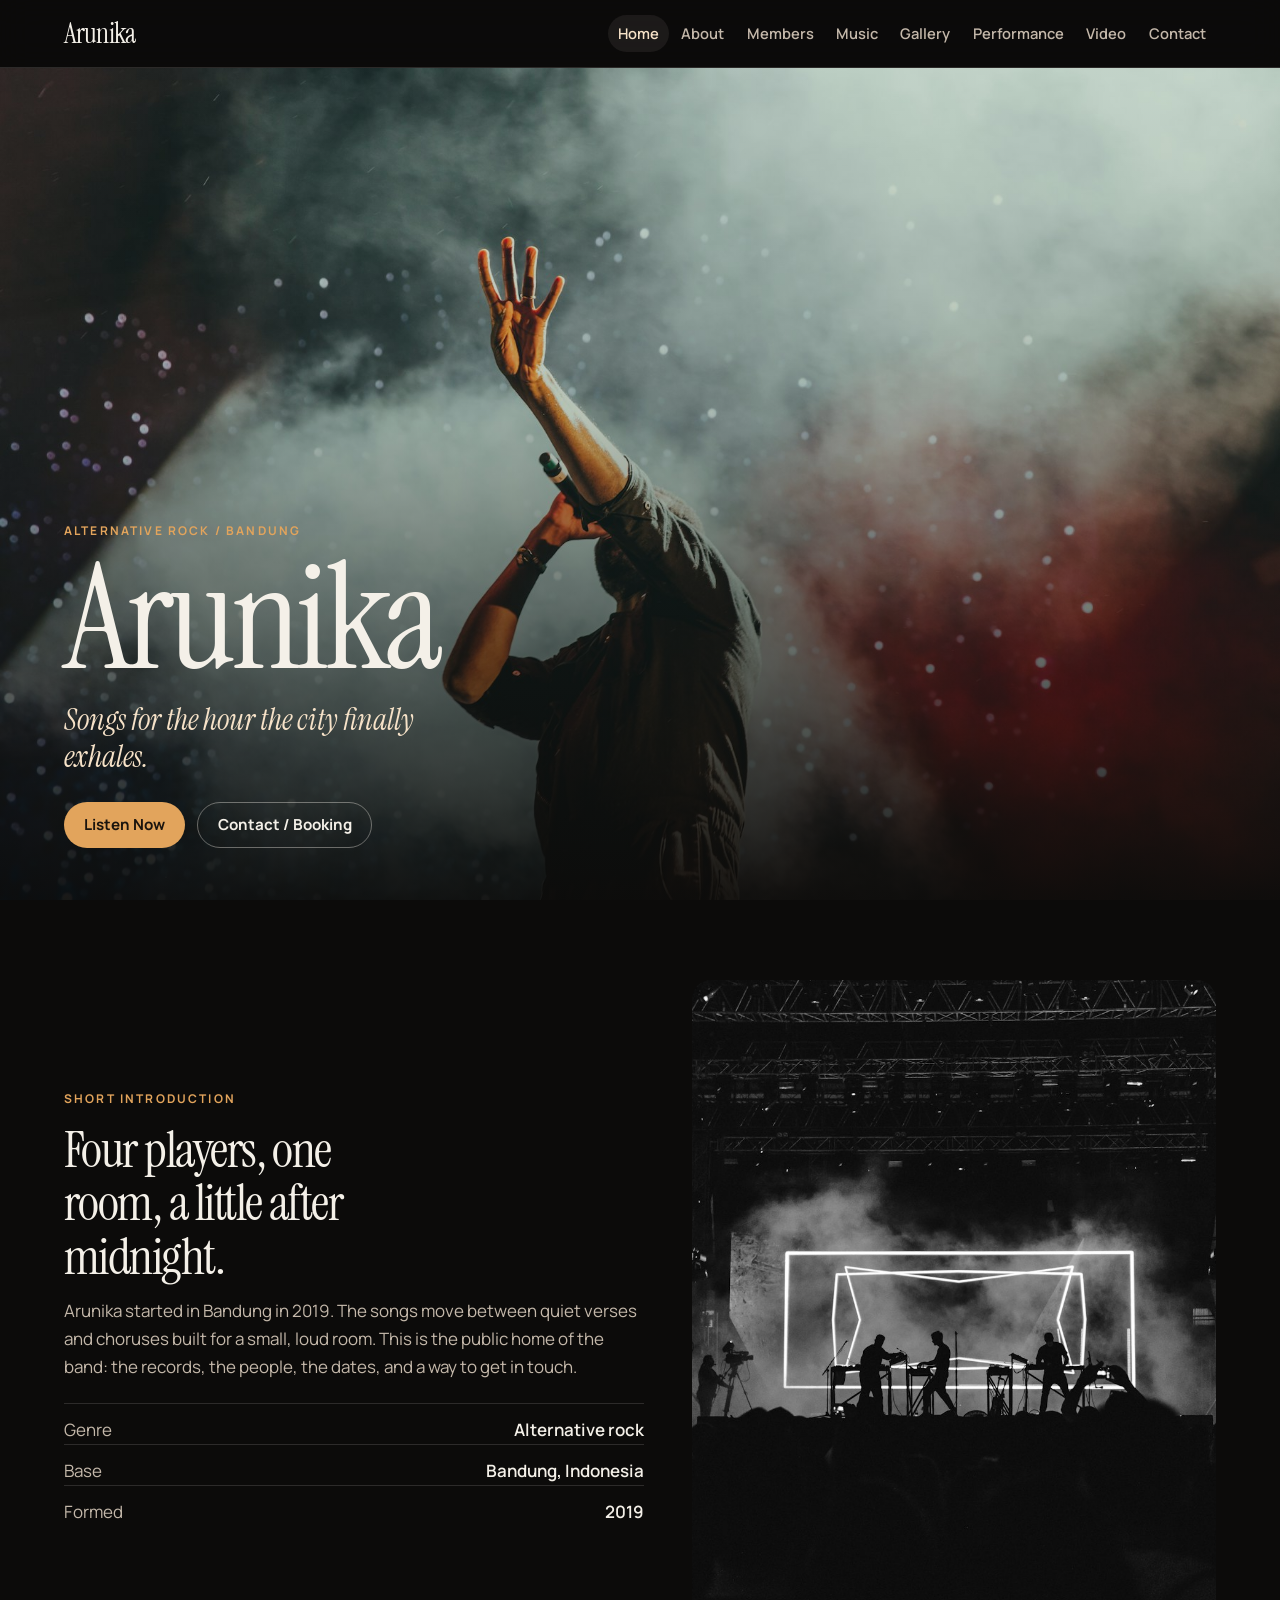
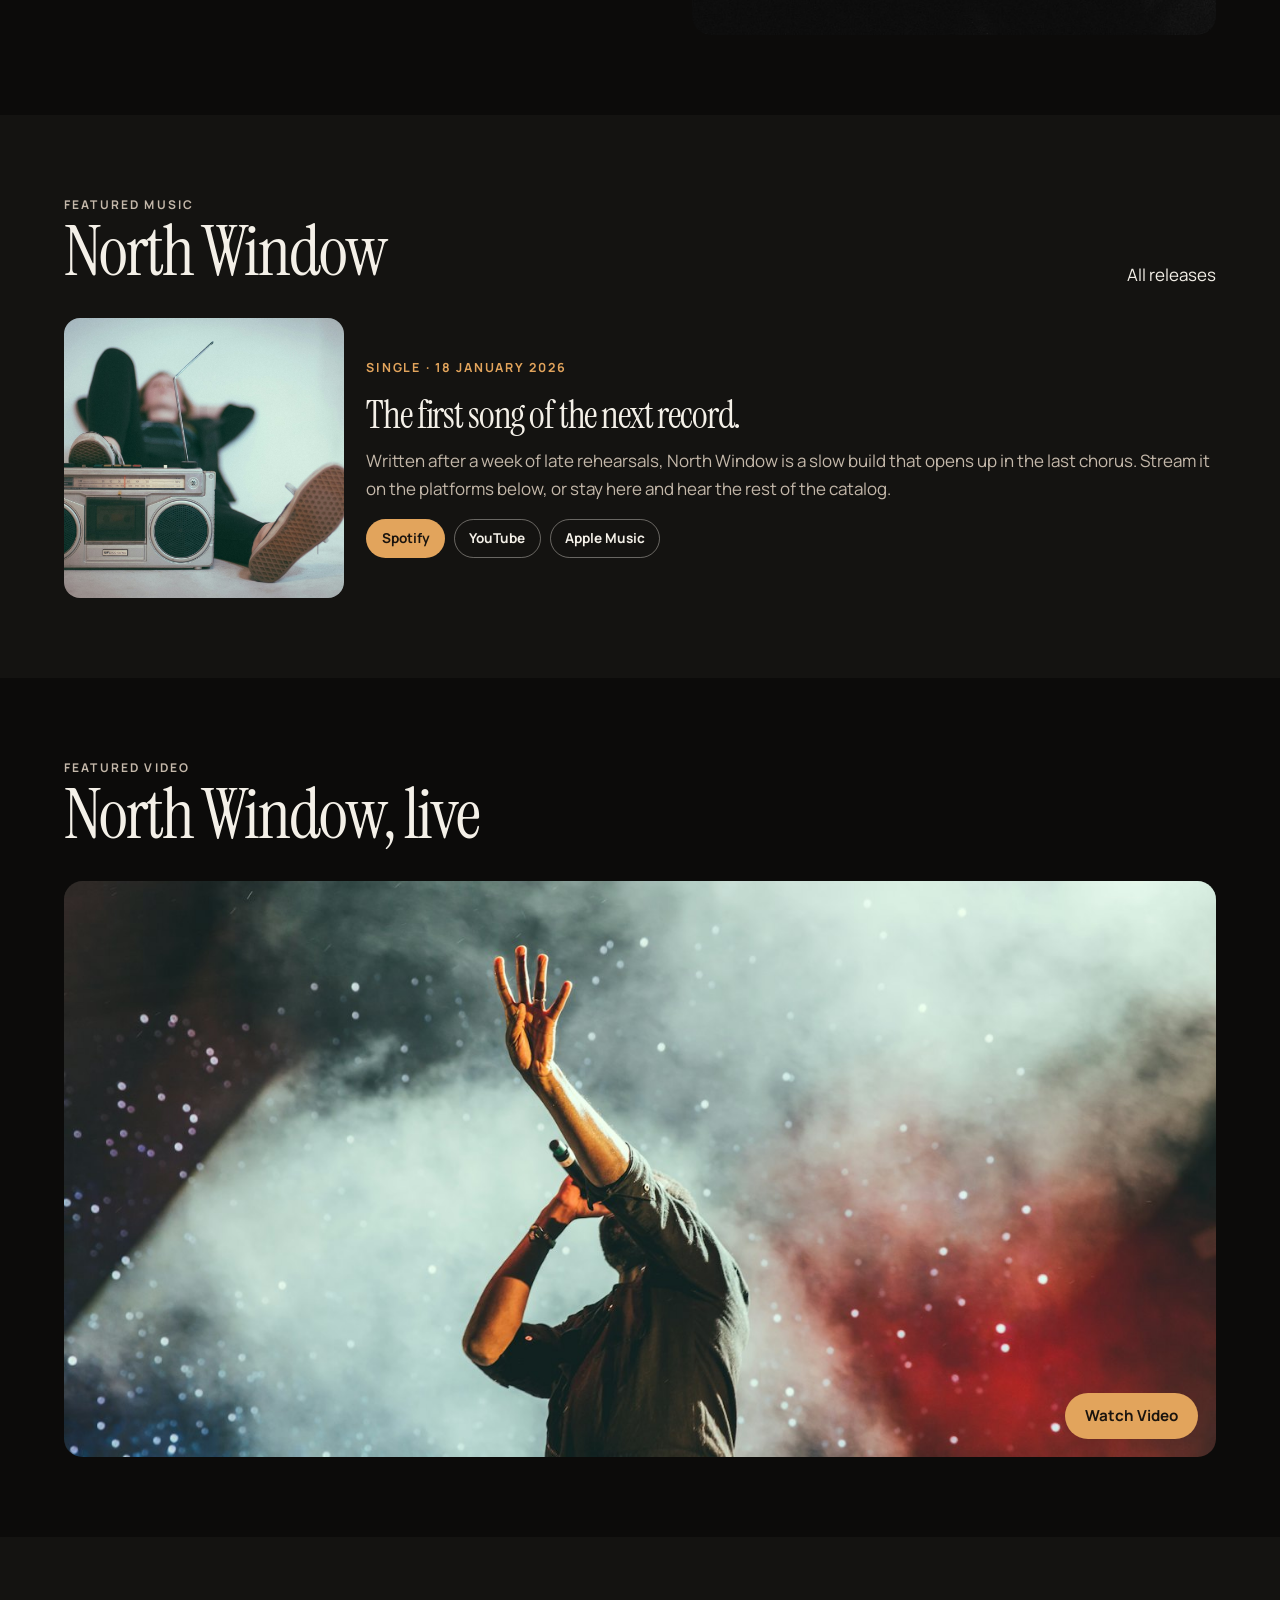
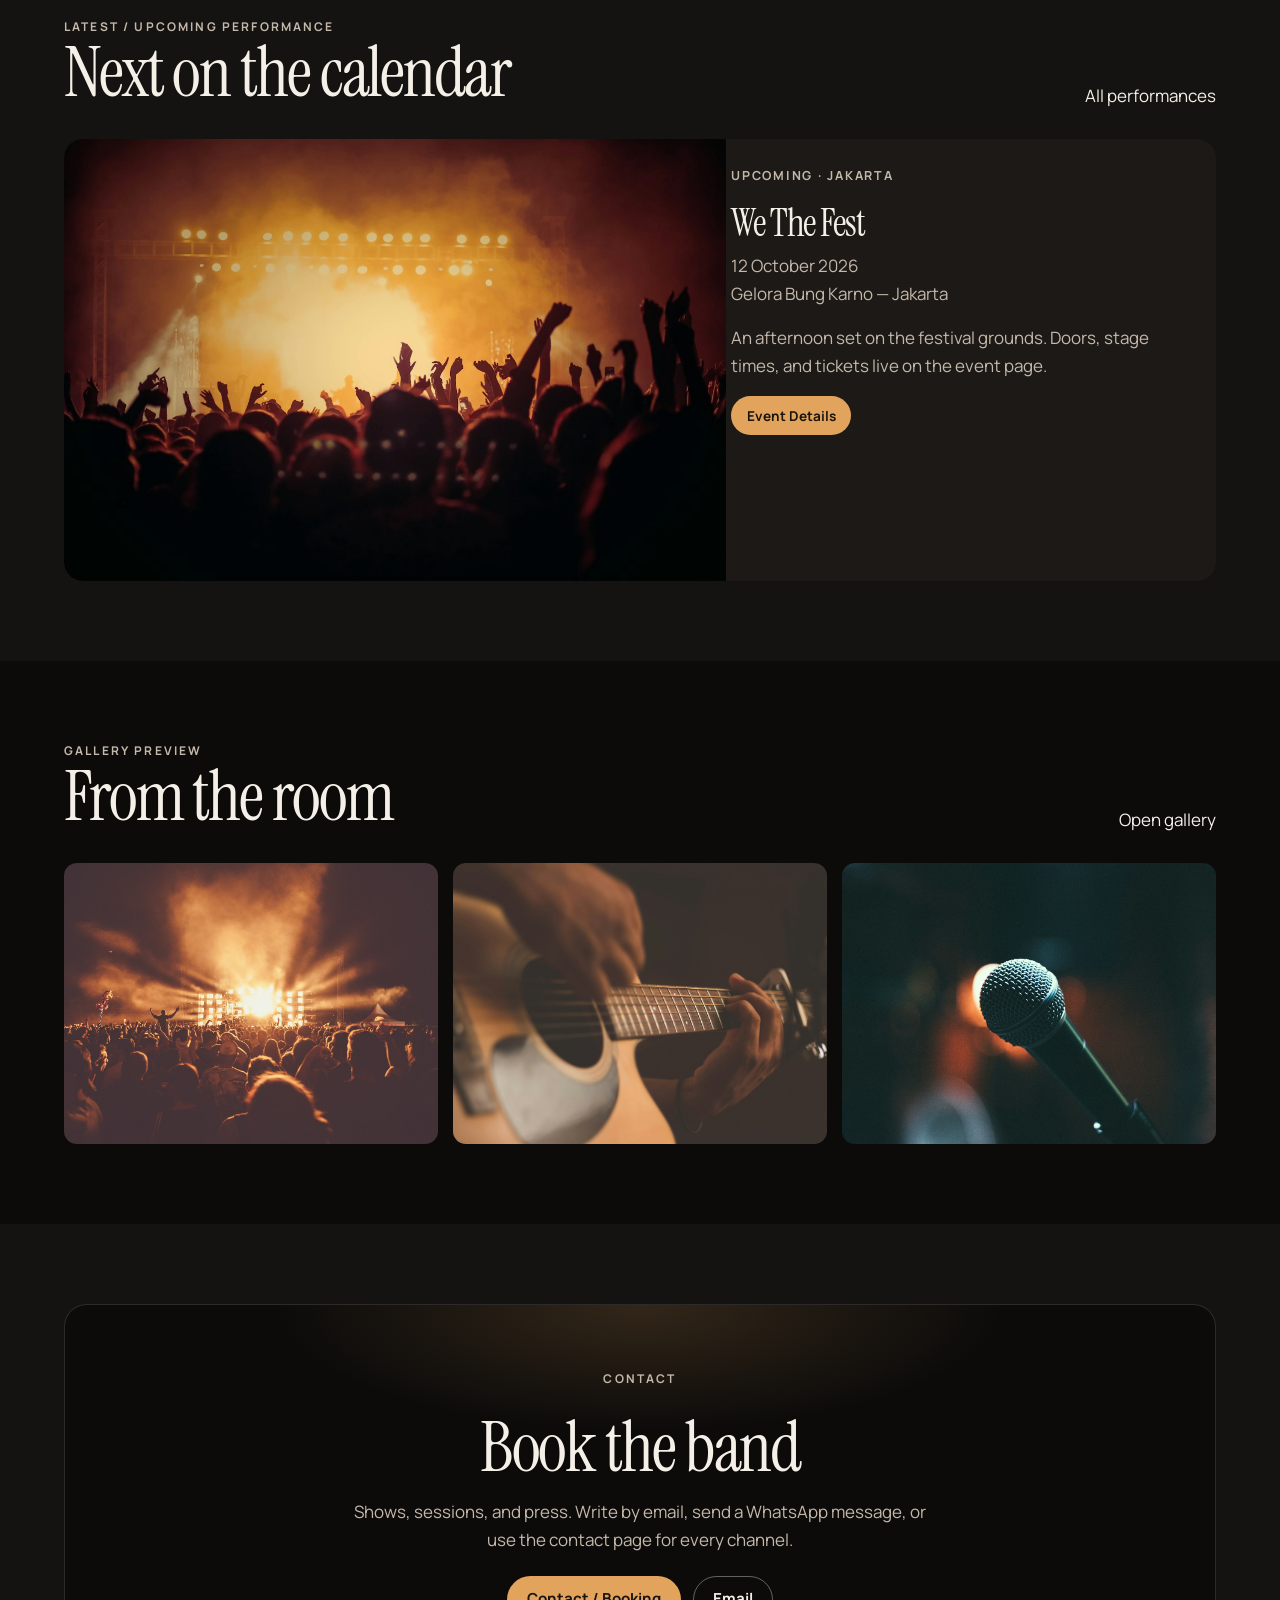
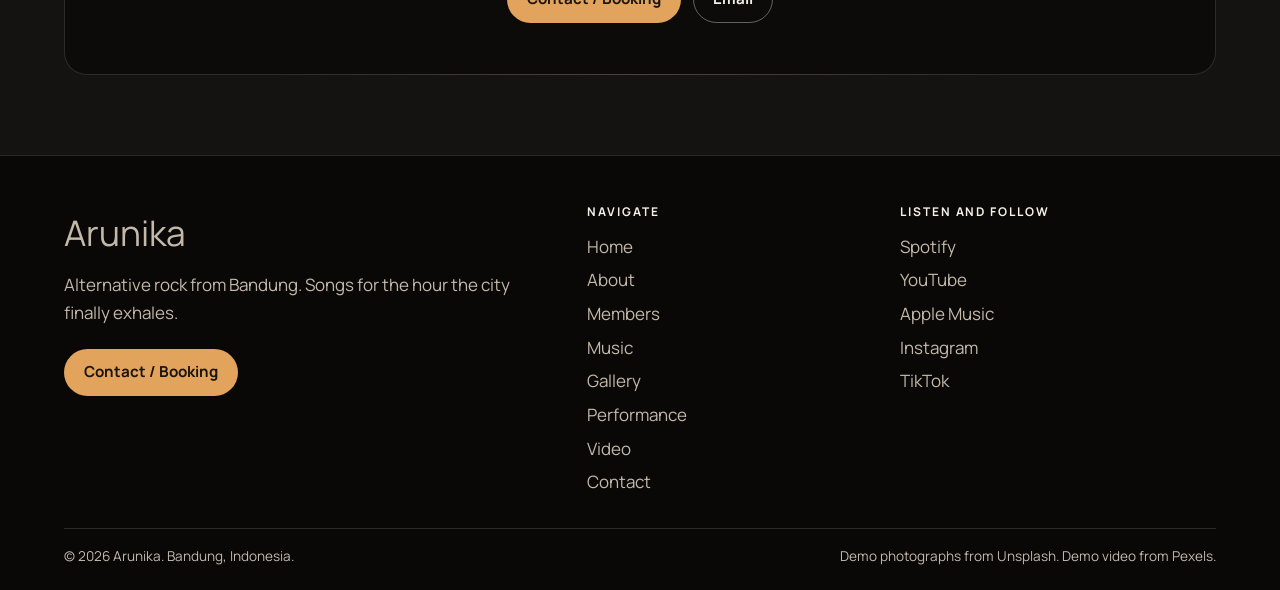
==== index.html @ 06f92f8d "first commit" ====
<!DOCTYPE html>
<html lang="en">
<head>
  <meta charset="utf-8">
  <meta name="viewport" content="width=device-width, initial-scale=1">
  <title>Arunika — Alternative Rock from Bandung</title>
  <meta name="description" content="Arunika is an alternative rock band from Bandung. Listen to the records, watch the shows, and book the band.">
  <meta name="theme-color" content="#0c0b0a">
  <link rel="icon" href="assets/icons/favicon.svg" type="image/svg+xml">
  <link rel="preconnect" href="https://fonts.googleapis.com">
  <link rel="preconnect" href="https://fonts.gstatic.com" crossorigin>
  <link href="https://fonts.googleapis.com/css2?family=Instrument+Serif:ital@0;1&family=Manrope:wght@400;500;600;700&display=swap" rel="stylesheet">
  <link rel="stylesheet" href="assets/css/style.css">
</head>
<body>
  <a class="skip-link" href="#main">Skip to content</a>
  <header class="site-header">
    <div class="container header-inner">
      <a class="logo" href="index.html">Arunika</a>
      <button class="nav-toggle" type="button" aria-expanded="false" aria-controls="site-nav" aria-label="Open menu">
        <span></span><span></span><span></span>
      </button>
      <nav id="site-nav" class="site-nav" aria-label="Primary">
        <ul>
          <li><a href="index.html" aria-current="page">Home</a></li>
          <li><a href="about.html">About</a></li>
          <li><a href="members.html">Members</a></li>
          <li><a href="music.html">Music</a></li>
          <li><a href="gallery.html">Gallery</a></li>
          <li><a href="performance.html">Performance</a></li>
          <li><a href="video.html">Video</a></li>
          <li><a href="contact.html">Contact</a></li>
        </ul>
      </nav>
    </div>
  </header>

  <main id="main">
    <section class="hero" aria-label="Introduction">
      <div class="hero-media">
        <img src="assets/images/hero.jpg" width="1800" height="1200" alt="A singer on a dark stage, one hand raised into the lights" fetchpriority="high">
      </div>
      <div class="container hero-content">
        <p class="eyebrow">Alternative Rock / Bandung</p>
        <h1>Arunika</h1>
        <p class="hero-tagline">Songs for the hour the city finally exhales.</p>
        <div class="btn-row">
          <a class="btn btn-primary" href="music.html">Listen Now</a>
          <a class="btn btn-ghost" href="contact.html">Contact / Booking</a>
        </div>
      </div>
    </section>

    <section class="section" aria-labelledby="intro-title">
      <div class="container split">
        <div>
          <p class="eyebrow">Short introduction</p>
          <h2 id="intro-title">Four players, one room, a little after midnight.</h2>
          <p class="quiet">Arunika started in Bandung in 2019. The songs move between quiet verses and choruses built for a small, loud room. This is the public home of the band: the records, the people, the dates, and a way to get in touch.</p>
          <ul class="meta-list">
            <li><span>Genre</span><strong>Alternative rock</strong></li>
            <li><span>Base</span><strong>Bandung, Indonesia</strong></li>
            <li><span>Formed</span><strong>2019</strong></li>
          </ul>
        </div>
        <div class="frame">
          <img src="assets/images/about.jpg" width="1600" height="1067" alt="A band in silhouette on a stage framed by white light">
        </div>
      </div>
    </section>

    <section class="section section-alt" aria-labelledby="music-title">
      <div class="container">
        <div class="section-head">
          <div>
            <p class="eyebrow">Featured music</p>
            <h2 id="music-title">North Window</h2>
          </div>
          <a href="music.html">All releases</a>
        </div>
        <article class="feature-music">
          <div class="cover">
            <img src="assets/images/music-north.jpg" width="1000" height="1000" alt="A cassette radio in the foreground of a quiet room">
          </div>
          <div>
            <p class="kicker">Single · 18 January 2026</p>
            <h3>The first song of the next record.</h3>
            <p class="quiet">Written after a week of late rehearsals, North Window is a slow build that opens up in the last chorus. Stream it on the platforms below, or stay here and hear the rest of the catalog.</p>
            <div class="platform-row">
              <a class="btn btn-primary btn-small" href="https://open.spotify.com/search/north%20window%20alternative" target="_blank" rel="noopener noreferrer">Spotify</a>
              <a class="btn btn-ghost btn-small" href="https://www.youtube.com/results?search_query=alternative+rock+live+session" target="_blank" rel="noopener noreferrer">YouTube</a>
              <a class="btn btn-ghost btn-small" href="https://music.apple.com/us/search?term=north%20window" target="_blank" rel="noopener noreferrer">Apple Music</a>
            </div>
          </div>
        </article>
      </div>
    </section>

    <section class="section" aria-labelledby="video-title">
      <div class="container">
        <div class="section-head">
          <div>
            <p class="eyebrow">Featured video</p>
            <h2 id="video-title">North Window, live</h2>
          </div>
        </div>
        <a class="video-feature" href="video.html">
          <img src="assets/images/video-01.jpg" width="1400" height="788" alt="Live performance still from the North Window film">
          <span class="btn btn-primary">Watch Video</span>
        </a>
      </div>
    </section>

    <section class="section section-alt" aria-labelledby="show-title">
      <div class="container">
        <div class="section-head">
          <div>
            <p class="eyebrow">Latest / upcoming performance</p>
            <h2 id="show-title">Next on the calendar</h2>
          </div>
          <a href="performance.html">All performances</a>
        </div>
        <article class="perf-feature">
          <img src="assets/images/perf-01.jpg" width="1200" height="800" alt="A crowd facing a brightly lit festival stage">
          <div class="perf-copy">
            <p class="kicker">Upcoming · Jakarta</p>
            <h3>We The Fest</h3>
            <p><time datetime="2026-10-12">12 October 2026</time><br>Gelora Bung Karno — Jakarta</p>
            <p>An afternoon set on the festival grounds. Doors, stage times, and tickets live on the event page.</p>
            <a class="btn btn-primary btn-small" href="https://wethefest.com/" target="_blank" rel="noopener noreferrer">Event Details</a>
          </div>
        </article>
      </div>
    </section>

    <section class="section" aria-labelledby="gallery-title">
      <div class="container">
        <div class="section-head">
          <div>
            <p class="eyebrow">Gallery preview</p>
            <h2 id="gallery-title">From the room</h2>
          </div>
          <a href="gallery.html">Open gallery</a>
        </div>
        <div class="gallery-strip">
          <a href="gallery.html">
            <img src="assets/images/gallery-01.jpg" width="1400" height="933" alt="Festival crowd under amber stage light">
          </a>
          <a href="gallery.html">
            <img src="assets/images/gallery-03.jpg" width="1400" height="933" alt="Close view of hands playing an acoustic guitar">
          </a>
          <a href="gallery.html">
            <img src="assets/images/gallery-06.jpg" width="1400" height="933" alt="A vocal microphone against warm stage lights">
          </a>
        </div>
      </div>
    </section>

    <section class="section section-alt" aria-labelledby="contact-title">
      <div class="container">
        <div class="cta-band">
          <p class="eyebrow">Contact</p>
          <h2 id="contact-title">Book the band</h2>
          <p>Shows, sessions, and press. Write by email, send a WhatsApp message, or use the contact page for every channel.</p>
          <div class="btn-row">
            <a class="btn btn-primary" href="contact.html">Contact / Booking</a>
            <a class="btn btn-ghost" href="mailto:booking@arunika.example">Email</a>
          </div>
        </div>
      </div>
    </section>
  </main>

  <footer class="site-footer">
    <div class="container footer-grid">
      <div>
        <p class="footer-brand">Arunika</p>
        <p>Alternative rock from Bandung. Songs for the hour the city finally exhales.</p>
        <a class="btn btn-primary" href="contact.html">Contact / Booking</a>
      </div>
      <div>
        <h2 class="footer-title">Navigate</h2>
        <ul class="footer-nav">
          <li><a href="index.html">Home</a></li>
          <li><a href="about.html">About</a></li>
          <li><a href="members.html">Members</a></li>
          <li><a href="music.html">Music</a></li>
          <li><a href="gallery.html">Gallery</a></li>
          <li><a href="performance.html">Performance</a></li>
          <li><a href="video.html">Video</a></li>
          <li><a href="contact.html">Contact</a></li>
        </ul>
      </div>
      <div>
        <h2 class="footer-title">Listen and follow</h2>
        <ul class="footer-social">
          <li><a href="https://open.spotify.com/search/arunika" target="_blank" rel="noopener noreferrer">Spotify</a></li>
          <li><a href="https://www.youtube.com/results?search_query=arunika+band" target="_blank" rel="noopener noreferrer">YouTube</a></li>
          <li><a href="https://music.apple.com/us/search?term=arunika" target="_blank" rel="noopener noreferrer">Apple Music</a></li>
          <li><a href="https://www.instagram.com/" target="_blank" rel="noopener noreferrer">Instagram</a></li>
          <li><a href="https://www.tiktok.com/" target="_blank" rel="noopener noreferrer">TikTok</a></li>
        </ul>
      </div>
    </div>
    <div class="container legal">
      <p>© 2026 Arunika. Bandung, Indonesia.</p>
      <p>Demo photographs from Unsplash. Demo video from Pexels.</p>
    </div>
  </footer>
  <script src="assets/js/main.js"></script>
</body>
</html>
---- assets/css/style.css ----
:root {
  --bg: #0c0b0a;
  --bg-soft: #141311;
  --surface: #1c1916;
  --text: #f4f0e8;
  --muted: #c4b8aa;
  --faint: #a89c90;
  --line: rgba(244, 240, 232, 0.14);
  --accent: #e2a45c;
  --accent-2: #f6e2c8;
  --ink: #1a140e;
  --header: 4.25rem;
  --max: 72rem;
  --font-display: "Instrument Serif", Georgia, "Times New Roman", serif;
  --font-body: Manrope, "Segoe UI", sans-serif;
  color-scheme: dark;
}

*,
*::before,
*::after {
  box-sizing: border-box;
}

html {
  scroll-behavior: smooth;
}

body {
  margin: 0;
  background: var(--bg);
  color: var(--text);
  font-family: var(--font-body);
  font-size: 1.0625rem;
  line-height: 1.65;
  overflow-x: clip;
}

body:has(.site-nav.is-open),
body:has(.lightbox:not([hidden])),
body:has(.modal:not([hidden])) {
  overflow: hidden;
}

img {
  max-width: 100%;
  height: auto;
  display: block;
}

a {
  color: inherit;
  text-decoration: none;
}

button {
  font: inherit;
  color: inherit;
  background: none;
  border: 0;
  padding: 0;
  cursor: pointer;
}

p {
  margin: 0 0 1rem;
}

h1,
h2,
h3 {
  font-family: var(--font-display);
  font-weight: 400;
  letter-spacing: -0.03em;
  line-height: 1.05;
  margin: 0;
}

h1 {
  font-size: clamp(3rem, 8vw, 5.5rem);
}

h2 {
  font-size: clamp(2rem, 4.5vw, 3.2rem);
}

h3 {
  font-size: clamp(1.45rem, 2.5vw, 1.9rem);
}

.skip-link {
  position: absolute;
  left: 1rem;
  top: -4rem;
  z-index: 100;
  background: var(--accent);
  color: var(--ink);
  padding: 0.65rem 1rem;
  border-radius: 999px;
  font-weight: 700;
}

.skip-link:focus {
  top: 1rem;
}

:focus-visible {
  outline: 2px solid var(--accent);
  outline-offset: 3px;
}

.visually-hidden {
  position: absolute;
  width: 1px;
  height: 1px;
  padding: 0;
  margin: -1px;
  overflow: hidden;
  clip: rect(0, 0, 0, 0);
  white-space: nowrap;
  border: 0;
}

.container {
  width: min(var(--max), calc(100% - 2.5rem));
  margin-inline: auto;
}

.site-header {
  position: sticky;
  top: 0;
  z-index: 40;
  height: var(--header);
  background: rgba(12, 11, 10, 0.9);
  backdrop-filter: blur(16px);
  border-bottom: 1px solid var(--line);
}

.header-inner {
  height: 100%;
  display: flex;
  align-items: center;
  justify-content: space-between;
  gap: 1rem;
}

.logo {
  flex: none;
  font-family: var(--font-display);
  font-size: 1.75rem;
  letter-spacing: -0.03em;
  line-height: 1;
}

.nav-toggle {
  display: none;
  flex: none;
  width: 2.75rem;
  height: 2.75rem;
  border: 1px solid var(--line);
  border-radius: 999px;
  align-items: center;
  justify-content: center;
  flex-direction: column;
  gap: 5px;
}

.nav-toggle span {
  display: block;
  width: 1.05rem;
  height: 1.5px;
  background: var(--text);
}

.site-nav ul {
  display: flex;
  align-items: center;
  gap: 0.1rem;
  list-style: none;
  margin: 0;
  padding: 0;
}

.site-nav a {
  display: block;
  padding: 0.4rem 0.65rem;
  color: var(--muted);
  font-size: 0.92rem;
  font-weight: 600;
  border-radius: 999px;
  white-space: nowrap;
}

.site-nav a:hover,
.site-nav a[aria-current="page"] {
  color: var(--text);
  background: rgba(244, 240, 232, 0.07);
}

.site-nav a[aria-current="page"] {
  color: var(--accent-2);
}

.hero {
  position: relative;
  display: grid;
  align-items: end;
  min-height: calc(100svh - var(--header));
  overflow: hidden;
}

.hero-media {
  position: absolute;
  inset: 0;
}

.hero-media img {
  width: 100%;
  height: 100%;
  object-fit: cover;
}

.hero-media::after {
  content: "";
  position: absolute;
  inset: 0;
  background: linear-gradient(180deg, rgba(12, 11, 10, 0.15) 0%, rgba(12, 11, 10, 0.25) 42%, rgba(12, 11, 10, 0.94) 100%);
}

.hero-content {
  position: relative;
  z-index: 1;
  padding: 4.5rem 0 3.25rem;
}

.eyebrow {
  display: block;
  margin-bottom: 0.85rem;
  color: var(--accent);
  font-size: 0.75rem;
  font-weight: 700;
  letter-spacing: 0.18em;
  text-transform: uppercase;
}

.hero h1 {
  font-size: clamp(4.6rem, 13vw, 9.2rem);
  line-height: 0.88;
}

.hero-tagline {
  max-width: 26rem;
  margin: 1.15rem 0 1.6rem;
  color: var(--accent-2);
  font-family: var(--font-display);
  font-size: clamp(1.35rem, 2.4vw, 1.85rem);
  font-style: italic;
  line-height: 1.25;
}

.btn-row {
  display: flex;
  flex-wrap: wrap;
  gap: 0.75rem;
}

.btn {
  display: inline-flex;
  align-items: center;
  justify-content: center;
  max-width: 100%;
  min-height: 2.9rem;
  padding: 0.7rem 1.2rem;
  border: 1px solid transparent;
  border-radius: 999px;
  font-size: 0.95rem;
  font-weight: 700;
  line-height: 1.2;
  text-align: center;
}

.btn-primary {
  background: var(--accent);
  color: var(--ink);
}

.btn-primary:hover {
  background: #f0b56d;
}

.btn-ghost {
  background: transparent;
  color: var(--text);
  border-color: rgba(244, 240, 232, 0.38);
}

.btn-ghost:hover {
  border-color: var(--text);
}

.btn-small {
  min-height: 2.45rem;
  padding: 0.45rem 0.9rem;
  font-size: 0.85rem;
}

.section {
  padding: 5rem 0;
}

.section-alt {
  background: var(--bg-soft);
}

.section-head {
  display: flex;
  align-items: flex-end;
  justify-content: space-between;
  gap: 1.25rem;
  margin-bottom: 1.8rem;
}

.section-head h2,
.page-hero h1,
.cta-band h2 {
  font-size: clamp(2.6rem, 6vw, 4.4rem);
}

.section-head p,
.lede,
.quiet {
  color: var(--muted);
}

.section-head p {
  max-width: 26rem;
  margin: 0;
}

.page-hero {
  padding: 4.25rem 0 0.5rem;
}

.page-hero h1 {
  max-width: 14ch;
}

.lede {
  max-width: 40rem;
  margin-top: 1rem;
  font-size: 1.15rem;
}

.split {
  display: grid;
  grid-template-columns: 1.05fr 0.95fr;
  gap: 3rem;
  align-items: center;
}

.split h2 {
  max-width: 14ch;
  margin-bottom: 0.8rem;
}

.frame {
  overflow: hidden;
  border-radius: 1.2rem;
  aspect-ratio: 4 / 5;
  background: var(--surface);
}

.frame img,
.cover img,
.gallery-grid img,
.gallery-strip img,
.thumb-btn img,
.video-feature img {
  width: 100%;
  height: 100%;
  object-fit: cover;
}

.meta-list,
.highlight-list {
  list-style: none;
  margin: 1.4rem 0 0;
  padding: 0;
}

.meta-list li,
.highlight-list li {
  display: flex;
  justify-content: space-between;
  gap: 1rem;
  padding-top: 0.75rem;
  border-top: 1px solid var(--line);
  color: var(--muted);
}

.meta-list strong,
.highlight-list strong {
  color: var(--text);
  font-weight: 600;
}

.highlight-list li {
  display: block;
}

.feature-music,
.music-item,
.perf-card {
  display: grid;
  gap: 1.4rem;
  align-items: center;
}

.feature-music {
  grid-template-columns: minmax(0, 280px) minmax(0, 1fr);
}

.cover {
  overflow: hidden;
  aspect-ratio: 1;
  border-radius: 1rem;
  background: #000;
}

.kicker {
  color: var(--accent);
  font-size: 0.78rem;
  font-weight: 700;
  letter-spacing: 0.14em;
  text-transform: uppercase;
}

.feature-music h3 {
  margin: 0.35rem 0 0.75rem;
  font-size: clamp(1.8rem, 3vw, 2.6rem);
}

.music-item h2 {
  margin: 0.35rem 0 0.75rem;
  font-size: clamp(2.1rem, 4vw, 3.4rem);
}

.platform-row {
  display: flex;
  flex-wrap: wrap;
  gap: 0.55rem;
  margin-top: 1rem;
}

.video-feature {
  position: relative;
  display: block;
  overflow: hidden;
  aspect-ratio: 16 / 8;
  border-radius: 1.15rem;
  background: #000;
}

.video-feature .btn {
  position: absolute;
  right: 1.1rem;
  bottom: 1.1rem;
}

.perf-feature {
  display: grid;
  grid-template-columns: 1.15fr 0.85fr;
  overflow: hidden;
  border-radius: 1.2rem;
  background: var(--surface);
}

.perf-feature img,
.perf-card img {
  width: 100%;
  height: 100%;
  min-height: 220px;
  object-fit: cover;
}

.perf-copy {
  padding: 1.7rem 1.7rem 1.7rem 0.3rem;
}

.perf-copy h3,
.perf-card h2,
.video-card h2 {
  margin: 0.35rem 0 0.55rem;
  font-size: clamp(1.8rem, 3vw, 2.6rem);
}

.gallery-strip,
.gallery-grid,
.member-grid,
.video-grid,
.music-list,
.perf-list,
.timeline {
  display: grid;
  gap: 0.9rem;
}

.gallery-strip,
.gallery-grid {
  grid-template-columns: repeat(3, minmax(0, 1fr));
}

.gallery-strip a,
.gallery-grid button {
  display: block;
  overflow: hidden;
  aspect-ratio: 4 / 3;
  border-radius: 0.8rem;
  background: #000;
}

.member-grid {
  grid-template-columns: repeat(4, minmax(0, 1fr));
  gap: 1.2rem;
}

.member-card img {
  width: 100%;
  aspect-ratio: 4 / 5;
  object-fit: cover;
  border-radius: 1rem;
  background: #000;
}

.member-card h2 {
  margin: 0.9rem 0 0.25rem;
  font-size: 1.85rem;
}

.role {
  margin: 0 0 0.45rem;
  color: var(--accent);
  font-size: 0.92rem;
  font-weight: 700;
}

.member-card p,
.music-item p,
.video-card p,
.perf-card p,
.perf-copy p {
  color: var(--muted);
}

.music-list,
.perf-list {
  gap: 1rem;
}

.music-item,
.perf-card,
.video-card {
  min-width: 0;
  background: var(--surface);
  border-radius: 1.1rem;
}

.music-item {
  grid-template-columns: 180px minmax(0, 1fr);
  padding: 0.85rem;
}

.video-grid {
  grid-template-columns: repeat(3, minmax(0, 1fr));
  gap: 1rem;
}

.video-card {
  overflow: hidden;
}

.thumb-btn {
  position: relative;
  display: block;
  width: 100%;
  background: #000;
}

.thumb-btn img {
  aspect-ratio: 16 / 9;
}

.play-badge {
  position: absolute;
  left: 0.9rem;
  bottom: 0.9rem;
  display: grid;
  width: 2.8rem;
  height: 2.8rem;
  place-items: center;
  border-radius: 50%;
  background: var(--accent);
}

.play-badge::before {
  content: "";
  display: block;
  margin-left: 3px;
  border-style: solid;
  border-width: 7px 0 7px 12px;
  border-color: transparent transparent transparent var(--ink);
}

.card-body {
  padding: 1rem 1.1rem 1.2rem;
}

.perf-card {
  grid-template-columns: 230px minmax(0, 1fr);
  overflow: hidden;
}

.perf-card .card-body,
.music-item .card-body {
  padding: 0.4rem 0.8rem 0.4rem 0.2rem;
}

.timeline article {
  display: grid;
  grid-template-columns: 6.5rem minmax(0, 1fr);
  gap: 1.2rem;
  padding: 1.15rem 0;
  border-top: 1px solid var(--line);
}

.timeline h2 {
  margin-bottom: 0.35rem;
  font-size: 1.8rem;
}

.year {
  color: var(--accent);
  font-weight: 700;
}

.cta-band {
  padding: 3.2rem 1.5rem;
  border: 1px solid var(--line);
  border-radius: 1.4rem;
  text-align: center;
  background:
    radial-gradient(520px 180px at 50% 0%, rgba(226, 164, 92, 0.18), transparent 70%),
    var(--bg);
}

.cta-band p {
  max-width: 36rem;
  margin: 0.8rem auto 1.4rem;
  color: var(--muted);
}

.cta-band .btn-row {
  justify-content: center;
}

.contact-layout {
  display: grid;
  grid-template-columns: 0.85fr 1.15fr;
  gap: 2rem;
  align-items: start;
}

.contact-links {
  display: grid;
  gap: 0.7rem;
}

.contact-links a {
  display: flex;
  align-items: center;
  justify-content: space-between;
  gap: 1rem;
  padding: 1rem 1.1rem;
  border: 1px solid var(--line);
  border-radius: 0.95rem;
  background: var(--surface);
}

.contact-links a:hover {
  border-color: var(--accent);
}

.contact-links strong {
  font-size: 1.15rem;
}

.contact-links span {
  color: var(--muted);
  font-size: 0.92rem;
  text-align: right;
}

.site-footer {
  padding: 3rem 0 1.4rem;
  border-top: 1px solid var(--line);
  background: #090807;
}

.footer-grid {
  display: grid;
  grid-template-columns: 1.4fr 0.8fr 0.9fr;
  gap: 2rem;
}

.footer-brand {
  margin: 0 0 0.55rem;
  font-size: 2.2rem;
}

.footer-title {
  margin: 0;
  font-family: var(--font-body);
  font-size: 0.75rem;
  font-weight: 700;
  letter-spacing: 0.16em;
  line-height: 1.4;
  text-transform: uppercase;
}

.footer-nav,
.footer-social {
  display: grid;
  gap: 0.35rem;
  margin: 0.75rem 0 0;
  padding: 0;
  list-style: none;
}

.site-footer p,
.site-footer a {
  color: var(--muted);
}

.site-footer a:hover {
  color: var(--text);
}

.site-footer .btn-primary {
  margin-top: 0.4rem;
  color: var(--ink);
}

.legal {
  display: flex;
  flex-wrap: wrap;
  justify-content: space-between;
  gap: 0.6rem 1.5rem;
  margin-top: 2rem;
  padding-top: 1rem;
  border-top: 1px solid var(--line);
  color: var(--faint);
  font-size: 0.85rem;
}

.legal p {
  margin: 0;
}

.lightbox,
.modal {
  position: fixed;
  inset: 0;
  z-index: 80;
  display: grid;
  place-items: center;
  padding: 1rem;
  background: rgba(0, 0, 0, 0.86);
}

.lightbox[hidden],
.modal[hidden] {
  display: none;
}

.lightbox-panel,
.modal-card {
  width: min(960px, 100%);
}

.lightbox-panel figure {
  margin: 0;
}

.lightbox-panel img {
  max-width: 100%;
  max-height: min(70vh, 720px);
  margin-inline: auto;
  border-radius: 0.6rem;
  object-fit: contain;
}

.lightbox-panel figcaption {
  margin-top: 0.75rem;
  color: var(--muted);
  text-align: center;
}

.lightbox-controls,
.modal-toolbar {
  display: flex;
  flex-wrap: wrap;
  justify-content: center;
  gap: 0.55rem;
  margin-top: 0.9rem;
}

.modal-card {
  padding: 1rem;
  border: 1px solid var(--line);
  border-radius: 1rem;
  background: #12110f;
}

.modal-head {
  display: flex;
  align-items: flex-start;
  justify-content: space-between;
  gap: 1rem;
}

.modal-head h2 {
  font-size: clamp(1.6rem, 3vw, 2.3rem);
}

.modal-frame {
  overflow: hidden;
  aspect-ratio: 16 / 9;
  margin: 0.9rem 0 0.4rem;
  border-radius: 0.7rem;
  background: #000;
}

.modal-frame video {
  width: 100%;
  height: 100%;
  background: #000;
}

.modal-note {
  margin: 0.7rem 0 0;
  color: var(--muted);
}

@media (max-width: 1040px) {
  .nav-toggle {
    display: flex;
  }

  .site-nav {
    position: absolute;
    top: 100%;
    right: 0;
    left: 0;
    display: none;
    max-height: calc(100dvh - var(--header));
    overflow: auto;
    padding: 0.6rem 1.25rem 1.2rem;
    border-bottom: 1px solid var(--line);
    background: #100f0d;
  }

  .site-nav.is-open {
    display: block;
  }

  .site-nav ul {
    flex-direction: column;
    align-items: stretch;
    gap: 0.15rem;
  }

  .site-nav a {
    padding: 0.85rem 0.35rem;
    font-size: 1.15rem;
    border-radius: 0.45rem;
  }

  .member-grid {
    grid-template-columns: repeat(2, minmax(0, 1fr));
  }
}

@media (max-width: 860px) {
  .split,
  .feature-music,
  .perf-feature,
  .contact-layout,
  .footer-grid,
  .music-item,
  .perf-card,
  .timeline article {
    grid-template-columns: minmax(0, 1fr);
  }

  .perf-copy {
    padding: 0 1.15rem 1.35rem;
  }

  .music-item .card-body,
  .perf-card .card-body {
    padding: 0.2rem 0.45rem 0.7rem;
  }

  .video-grid,
  .gallery-strip {
    grid-template-columns: repeat(2, minmax(0, 1fr));
  }

  .section {
    padding: 3.4rem 0;
  }

  .section-head {
    align-items: flex-start;
    flex-direction: column;
  }
}

@media (max-width: 640px) {
  .container {
    width: min(var(--max), calc(100% - 1.5rem));
  }

  .hero h1 {
    font-size: clamp(3.5rem, 20vw, 5.2rem);
  }

  .member-grid,
  .video-grid,
  .gallery-strip,
  .gallery-grid {
    grid-template-columns: minmax(0, 1fr);
  }

  .gallery-grid {
    grid-template-columns: repeat(2, minmax(0, 1fr));
  }

  .contact-links a,
  .meta-list li {
    align-items: flex-start;
    flex-direction: column;
  }

  .contact-links span {
    text-align: left;
  }

  .video-feature .btn {
    right: 0.75rem;
    bottom: 0.75rem;
  }
}

@media (hover: hover) and (prefers-reduced-motion: no-preference) {
  .gallery-grid button img,
  .gallery-strip img,
  .member-card img,
  .cover img {
    transition: transform 0.35s ease;
  }

  .gallery-grid button:hover img,
  .gallery-strip a:hover img,
  .member-card:hover img,
  .music-item:hover .cover img {
    transform: scale(1.04);
  }
}

@media (prefers-reduced-motion: reduce) {
  html {
    scroll-behavior: auto;
  }

  *,
  *::before,
  *::after {
    transition: none !important;
  }
}
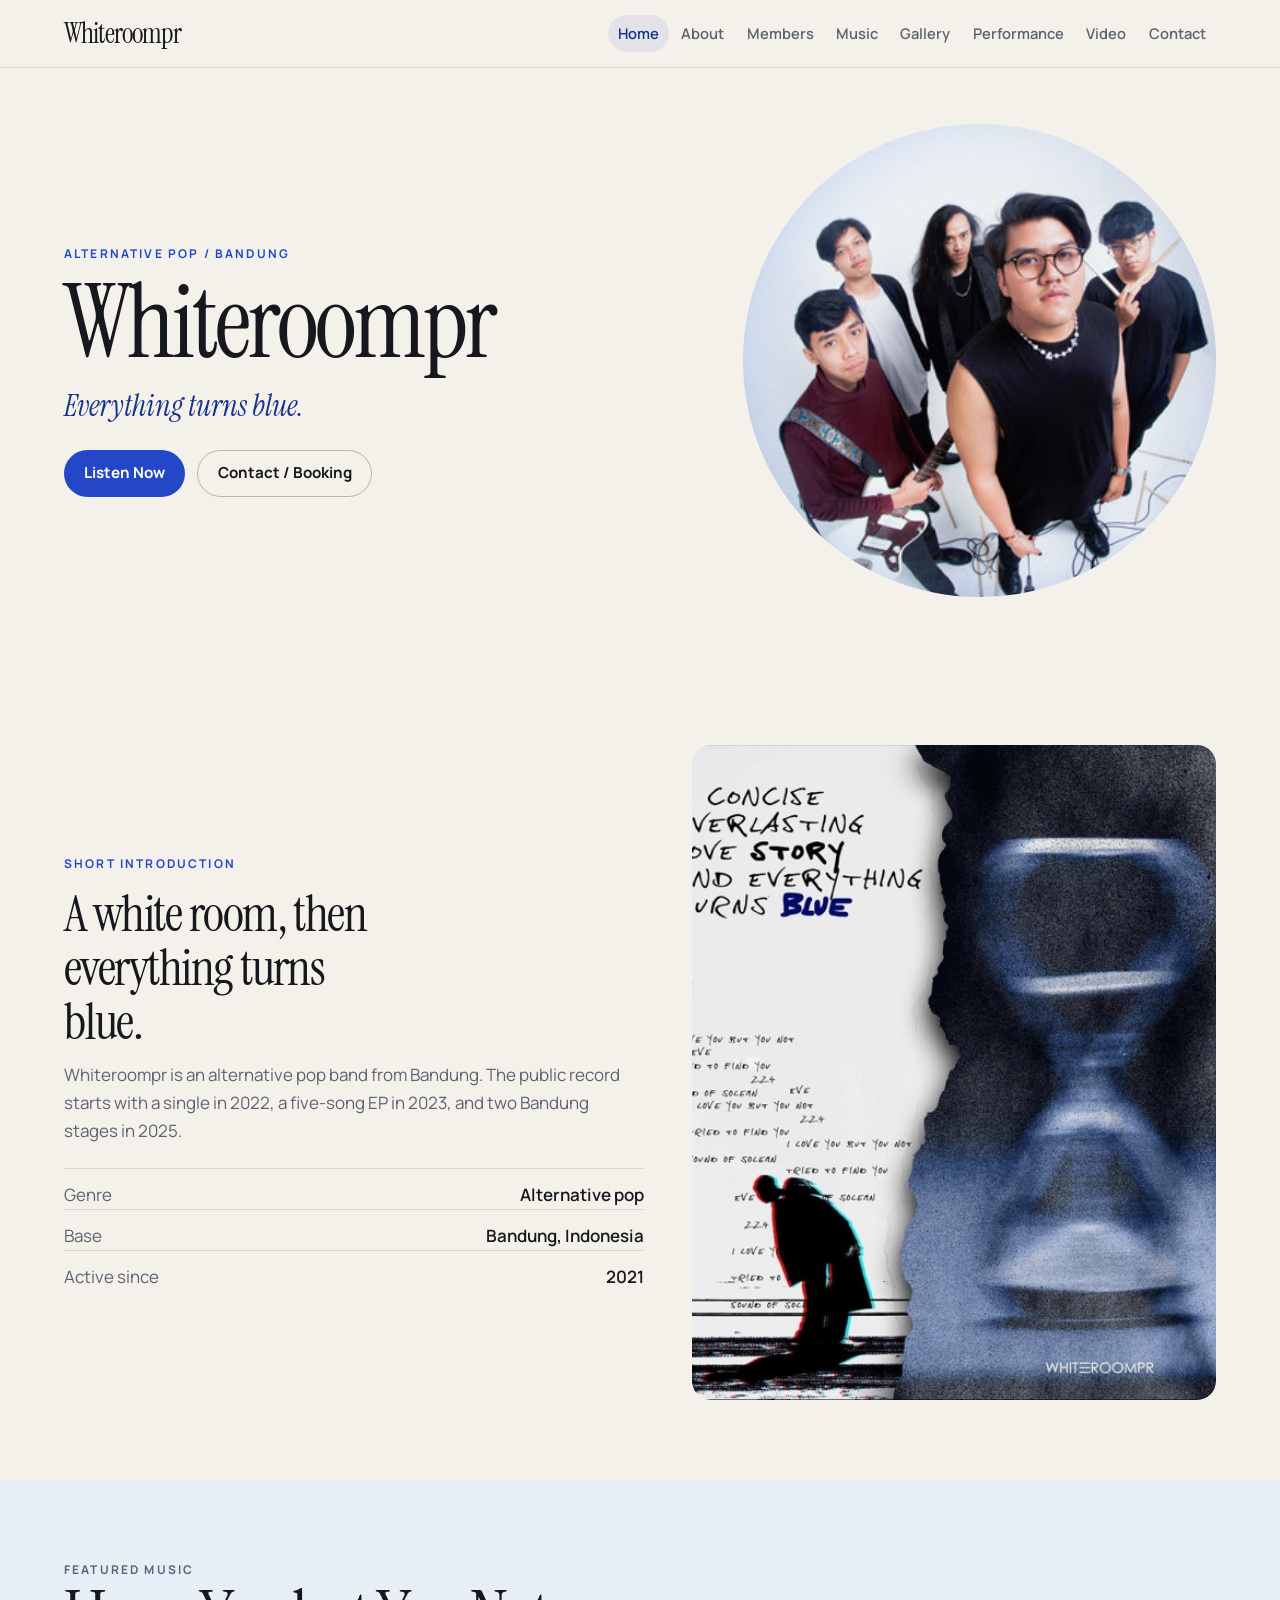
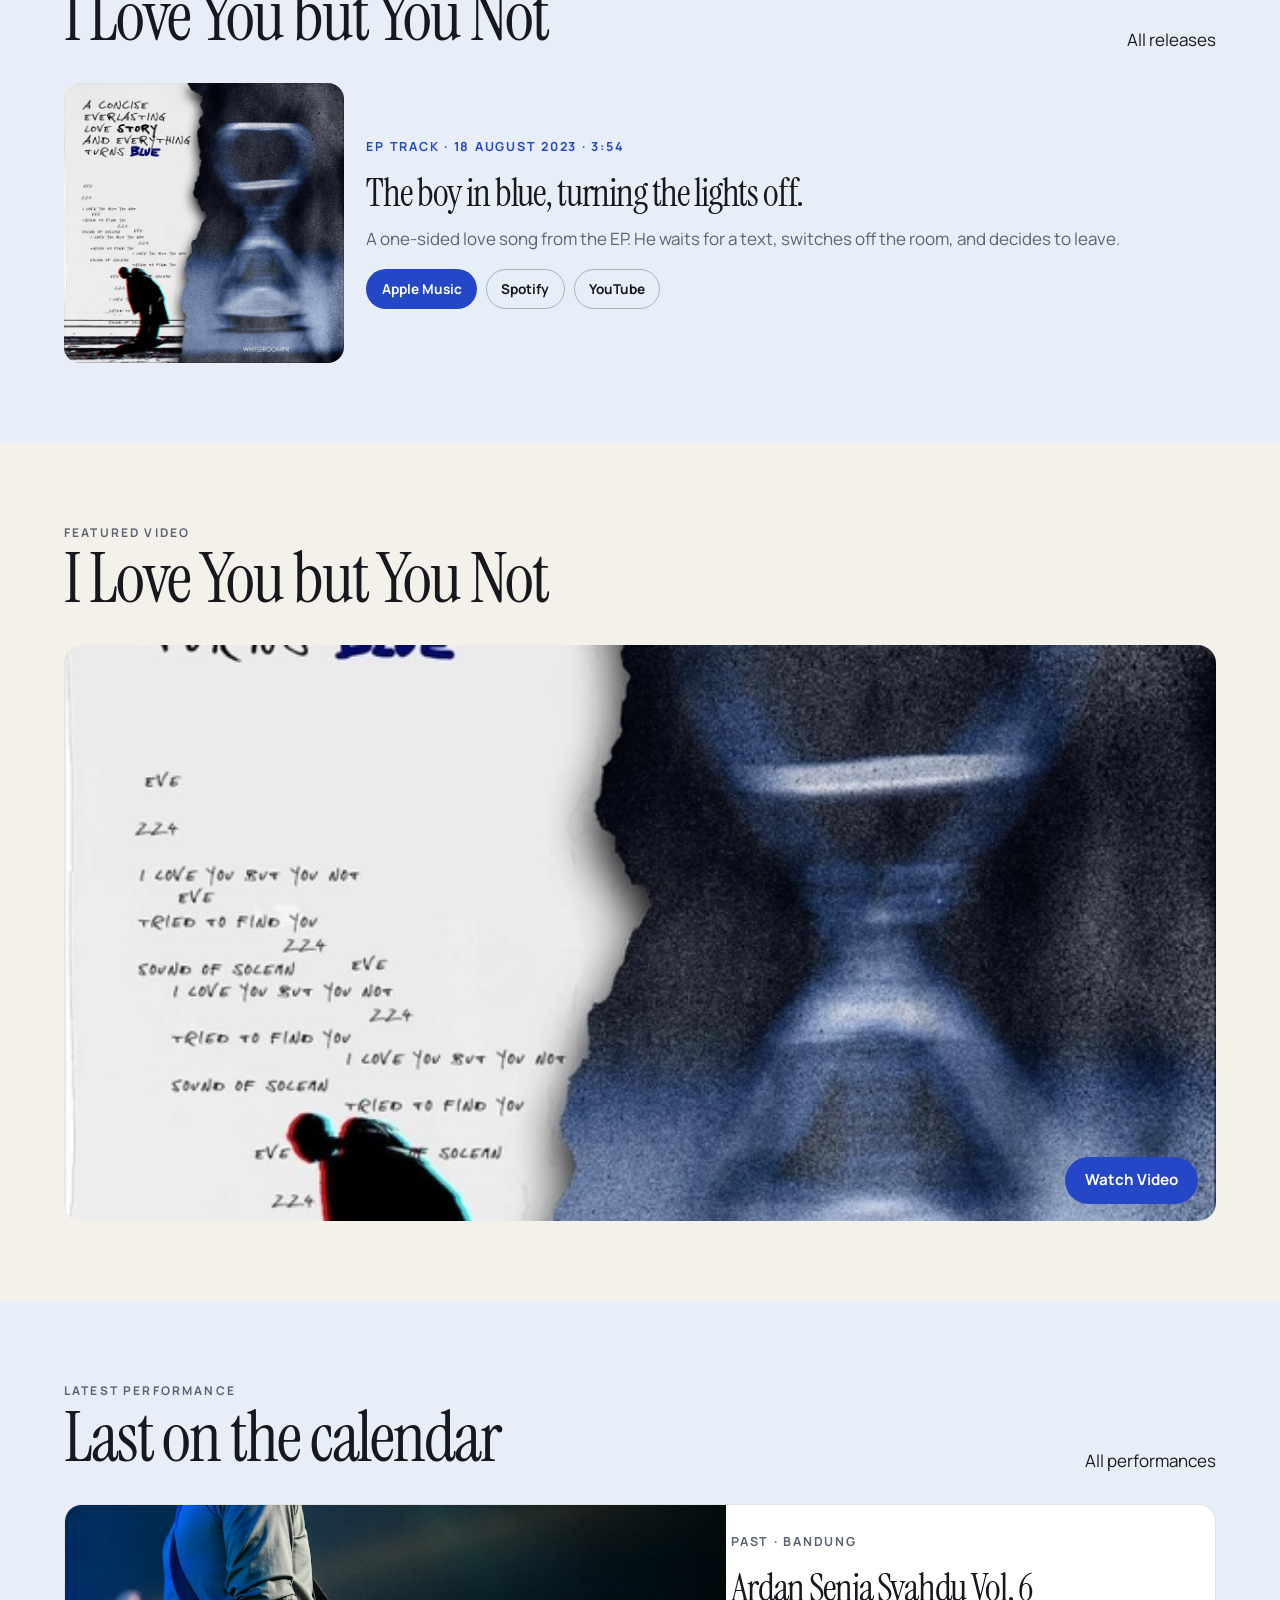
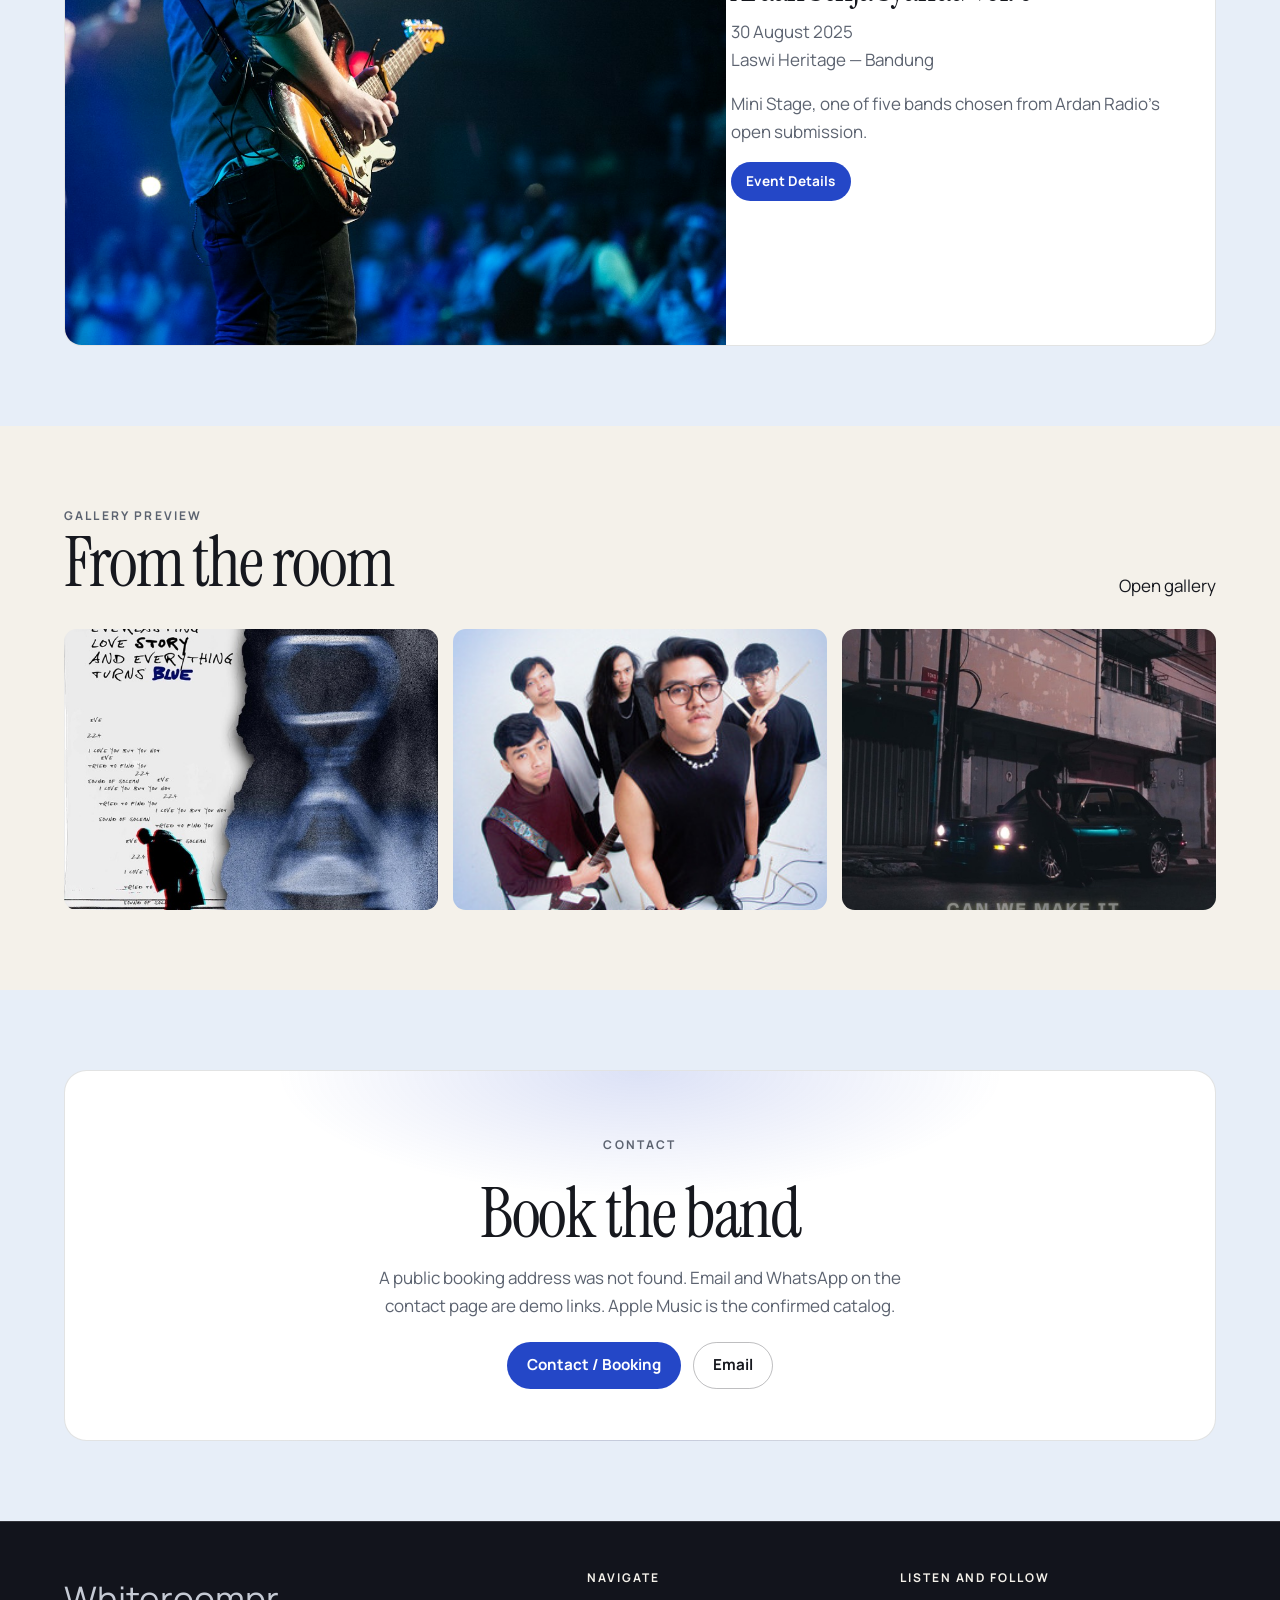
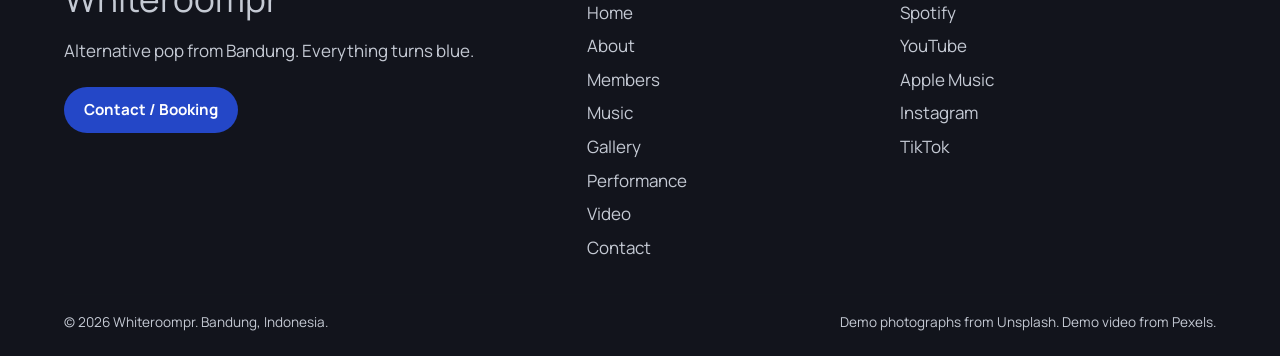
==== commit b2321a0f: "first commit for whiteroompr" ====
--- a/index.html
+++ b/index.html
@@ -3,9 +3,9 @@
 <head>
   <meta charset="utf-8">
   <meta name="viewport" content="width=device-width, initial-scale=1">
-  <title>Arunika — Alternative Rock from Bandung</title>
-  <meta name="description" content="Arunika is an alternative rock band from Bandung. Listen to the records, watch the shows, and book the band.">
-  <meta name="theme-color" content="#0c0b0a">
+  <title>Whiteroompr — Alternative Pop from Bandung</title>
+  <meta name="description" content="Whiteroompr is an alternative pop band from Bandung. Hear the 2023 EP and the single Can We Make It.">
+  <meta name="theme-color" content="#f4f1ea">
   <link rel="icon" href="assets/icons/favicon.svg" type="image/svg+xml">
   <link rel="preconnect" href="https://fonts.googleapis.com">
   <link rel="preconnect" href="https://fonts.gstatic.com" crossorigin>
@@ -16,7 +16,7 @@
   <a class="skip-link" href="#main">Skip to content</a>
   <header class="site-header">
     <div class="container header-inner">
-      <a class="logo" href="index.html">Arunika</a>
+      <a class="logo" href="index.html">Whiteroompr</a>
       <button class="nav-toggle" type="button" aria-expanded="false" aria-controls="site-nav" aria-label="Open menu">
         <span></span><span></span><span></span>
       </button>
@@ -37,16 +37,18 @@
 
   <main id="main">
     <section class="hero" aria-label="Introduction">
-      <div class="hero-media">
-        <img src="assets/images/hero.jpg" width="1800" height="1200" alt="A singer on a dark stage, one hand raised into the lights" fetchpriority="high">
-      </div>
-      <div class="container hero-content">
-        <p class="eyebrow">Alternative Rock / Bandung</p>
-        <h1>Arunika</h1>
-        <p class="hero-tagline">Songs for the hour the city finally exhales.</p>
-        <div class="btn-row">
-          <a class="btn btn-primary" href="music.html">Listen Now</a>
-          <a class="btn btn-ghost" href="contact.html">Contact / Booking</a>
+      <div class="container hero-layout">
+        <div class="hero-content">
+          <p class="eyebrow">Alternative Pop / Bandung</p>
+          <h1>Whiteroompr</h1>
+          <p class="hero-tagline">Everything turns blue.</p>
+          <div class="btn-row">
+            <a class="btn btn-primary" href="music.html">Listen Now</a>
+            <a class="btn btn-ghost" href="contact.html">Contact / Booking</a>
+          </div>
+        </div>
+        <div class="hero-photo">
+          <img src="assets/images/artist-spotify.jpg" width="320" height="320" alt="Whiteroompr, five players photographed against a white background" fetchpriority="high">
         </div>
       </div>
     </section>
@@ -55,16 +57,16 @@
       <div class="container split">
         <div>
           <p class="eyebrow">Short introduction</p>
-          <h2 id="intro-title">Four players, one room, a little after midnight.</h2>
-          <p class="quiet">Arunika started in Bandung in 2019. The songs move between quiet verses and choruses built for a small, loud room. This is the public home of the band: the records, the people, the dates, and a way to get in touch.</p>
+          <h2 id="intro-title">A white room, then everything turns blue.</h2>
+          <p class="quiet">Whiteroompr is an alternative pop band from Bandung. The public record starts with a single in 2022, a five-song EP in 2023, and two Bandung stages in 2025.</p>
           <ul class="meta-list">
-            <li><span>Genre</span><strong>Alternative rock</strong></li>
+            <li><span>Genre</span><strong>Alternative pop</strong></li>
             <li><span>Base</span><strong>Bandung, Indonesia</strong></li>
-            <li><span>Formed</span><strong>2019</strong></li>
+            <li><span>Active since</span><strong>2021</strong></li>
           </ul>
         </div>
         <div class="frame">
-          <img src="assets/images/about.jpg" width="1600" height="1067" alt="A band in silhouette on a stage framed by white light">
+          <img src="assets/images/cover-ep.jpg" width="600" height="600" alt="Cover of A Concise Everlasting Love Story, And Everything Turns Blue">
         </div>
       </div>
     </section>
@@ -74,22 +76,22 @@
         <div class="section-head">
           <div>
             <p class="eyebrow">Featured music</p>
-            <h2 id="music-title">North Window</h2>
+            <h2 id="music-title">I Love You but You Not</h2>
           </div>
           <a href="music.html">All releases</a>
         </div>
         <article class="feature-music">
           <div class="cover">
-            <img src="assets/images/music-north.jpg" width="1000" height="1000" alt="A cassette radio in the foreground of a quiet room">
-          </div>
-          <div>
-            <p class="kicker">Single · 18 January 2026</p>
-            <h3>The first song of the next record.</h3>
-            <p class="quiet">Written after a week of late rehearsals, North Window is a slow build that opens up in the last chorus. Stream it on the platforms below, or stay here and hear the rest of the catalog.</p>
+            <img src="assets/images/cover-ep.jpg" width="600" height="600" alt="EP cover for A Concise Everlasting Love Story, And Everything Turns Blue">
+          </div>
+          <div>
+            <p class="kicker">EP track · 18 August 2023 · 3:54</p>
+            <h3>The boy in blue, turning the lights off.</h3>
+            <p class="quiet">A one-sided love song from the EP. He waits for a text, switches off the room, and decides to leave.</p>
             <div class="platform-row">
-              <a class="btn btn-primary btn-small" href="https://open.spotify.com/search/north%20window%20alternative" target="_blank" rel="noopener noreferrer">Spotify</a>
-              <a class="btn btn-ghost btn-small" href="https://www.youtube.com/results?search_query=alternative+rock+live+session" target="_blank" rel="noopener noreferrer">YouTube</a>
-              <a class="btn btn-ghost btn-small" href="https://music.apple.com/us/search?term=north%20window" target="_blank" rel="noopener noreferrer">Apple Music</a>
+              <a class="btn btn-primary btn-small" href="https://music.apple.com/us/album/i-love-you-but-you-not/1701566648?i=1701566651" target="_blank" rel="noopener noreferrer">Apple Music</a>
+              <a class="btn btn-ghost btn-small" href="https://open.spotify.com/search/Whiteroompr%20I%20Love%20You%20but%20You%20Not" target="_blank" rel="noopener noreferrer">Spotify</a>
+              <a class="btn btn-ghost btn-small" href="https://www.youtube.com/results?search_query=Whiteroompr+I+Love+You+but+You+Not" target="_blank" rel="noopener noreferrer">YouTube</a>
             </div>
           </div>
         </article>
@@ -101,11 +103,11 @@
         <div class="section-head">
           <div>
             <p class="eyebrow">Featured video</p>
-            <h2 id="video-title">North Window, live</h2>
+            <h2 id="video-title">I Love You but You Not</h2>
           </div>
         </div>
         <a class="video-feature" href="video.html">
-          <img src="assets/images/video-01.jpg" width="1400" height="788" alt="Live performance still from the North Window film">
+          <img src="assets/images/cover-ep.jpg" width="600" height="600" alt="EP cover used as the still for I Love You but You Not">
           <span class="btn btn-primary">Watch Video</span>
         </a>
       </div>
@@ -115,19 +117,19 @@
       <div class="container">
         <div class="section-head">
           <div>
-            <p class="eyebrow">Latest / upcoming performance</p>
-            <h2 id="show-title">Next on the calendar</h2>
+            <p class="eyebrow">Latest performance</p>
+            <h2 id="show-title">Last on the calendar</h2>
           </div>
           <a href="performance.html">All performances</a>
         </div>
         <article class="perf-feature">
-          <img src="assets/images/perf-01.jpg" width="1200" height="800" alt="A crowd facing a brightly lit festival stage">
+          <img src="assets/images/perf-02.jpg" width="1200" height="800" alt="A guitarist on a blue-lit stage">
           <div class="perf-copy">
-            <p class="kicker">Upcoming · Jakarta</p>
-            <h3>We The Fest</h3>
-            <p><time datetime="2026-10-12">12 October 2026</time><br>Gelora Bung Karno — Jakarta</p>
-            <p>An afternoon set on the festival grounds. Doors, stage times, and tickets live on the event page.</p>
-            <a class="btn btn-primary btn-small" href="https://wethefest.com/" target="_blank" rel="noopener noreferrer">Event Details</a>
+            <p class="kicker">Past · Bandung</p>
+            <h3>Ardan Senja Syahdu Vol. 6</h3>
+            <p><time datetime="2025-08-30">30 August 2025</time><br>Laswi Heritage — Bandung</p>
+            <p>Mini Stage, one of five bands chosen from Ardan Radio’s open submission.</p>
+            <a class="btn btn-primary btn-small" href="https://ardanradio.com/info/ardan-radio-35-tahun-siap-hadirkan-konser-penuh-kejutan" target="_blank" rel="noopener noreferrer">Event Details</a>
           </div>
         </article>
       </div>
@@ -144,13 +146,13 @@
         </div>
         <div class="gallery-strip">
           <a href="gallery.html">
-            <img src="assets/images/gallery-01.jpg" width="1400" height="933" alt="Festival crowd under amber stage light">
+            <img src="assets/images/cover-ep.jpg" width="600" height="600" alt="Official EP cover">
           </a>
           <a href="gallery.html">
-            <img src="assets/images/gallery-03.jpg" width="1400" height="933" alt="Close view of hands playing an acoustic guitar">
+            <img src="assets/images/artist-spotify.jpg" width="320" height="320" alt="Public band photograph of Whiteroompr">
           </a>
           <a href="gallery.html">
-            <img src="assets/images/gallery-06.jpg" width="1400" height="933" alt="A vocal microphone against warm stage lights">
+            <img src="assets/images/cover-single.jpg" width="600" height="600" alt="Cover photograph for Can We Make It">
           </a>
         </div>
       </div>
@@ -161,10 +163,10 @@
         <div class="cta-band">
           <p class="eyebrow">Contact</p>
           <h2 id="contact-title">Book the band</h2>
-          <p>Shows, sessions, and press. Write by email, send a WhatsApp message, or use the contact page for every channel.</p>
+          <p>A public booking address was not found. Email and WhatsApp on the contact page are demo links. Apple Music is the confirmed catalog.</p>
           <div class="btn-row">
             <a class="btn btn-primary" href="contact.html">Contact / Booking</a>
-            <a class="btn btn-ghost" href="mailto:booking@arunika.example">Email</a>
+            <a class="btn btn-ghost" href="mailto:booking@whiteroompr.example">Email</a>
           </div>
         </div>
       </div>
@@ -174,8 +176,8 @@
   <footer class="site-footer">
     <div class="container footer-grid">
       <div>
-        <p class="footer-brand">Arunika</p>
-        <p>Alternative rock from Bandung. Songs for the hour the city finally exhales.</p>
+        <p class="footer-brand">Whiteroompr</p>
+        <p>Alternative pop from Bandung. Everything turns blue.</p>
         <a class="btn btn-primary" href="contact.html">Contact / Booking</a>
       </div>
       <div>
@@ -194,16 +196,16 @@
       <div>
         <h2 class="footer-title">Listen and follow</h2>
         <ul class="footer-social">
-          <li><a href="https://open.spotify.com/search/arunika" target="_blank" rel="noopener noreferrer">Spotify</a></li>
-          <li><a href="https://www.youtube.com/results?search_query=arunika+band" target="_blank" rel="noopener noreferrer">YouTube</a></li>
-          <li><a href="https://music.apple.com/us/search?term=arunika" target="_blank" rel="noopener noreferrer">Apple Music</a></li>
+          <li><a href="https://open.spotify.com/search/Whiteroompr" target="_blank" rel="noopener noreferrer">Spotify</a></li>
+          <li><a href="https://www.youtube.com/results?search_query=Whiteroompr" target="_blank" rel="noopener noreferrer">YouTube</a></li>
+          <li><a href="https://music.apple.com/us/artist/whiteroompr/1615116165" target="_blank" rel="noopener noreferrer">Apple Music</a></li>
           <li><a href="https://www.instagram.com/" target="_blank" rel="noopener noreferrer">Instagram</a></li>
           <li><a href="https://www.tiktok.com/" target="_blank" rel="noopener noreferrer">TikTok</a></li>
         </ul>
       </div>
     </div>
     <div class="container legal">
-      <p>© 2026 Arunika. Bandung, Indonesia.</p>
+      <p>© 2026 Whiteroompr. Bandung, Indonesia.</p>
       <p>Demo photographs from Unsplash. Demo video from Pexels.</p>
     </div>
   </footer>
--- a/assets/css/style.css
+++ b/assets/css/style.css
@@ -1,19 +1,19 @@
 :root {
-  --bg: #0c0b0a;
-  --bg-soft: #141311;
-  --surface: #1c1916;
-  --text: #f4f0e8;
-  --muted: #c4b8aa;
-  --faint: #a89c90;
-  --line: rgba(244, 240, 232, 0.14);
-  --accent: #e2a45c;
-  --accent-2: #f6e2c8;
-  --ink: #1a140e;
+  --bg: #f4f1ea;
+  --bg-soft: #e7eef8;
+  --surface: #ffffff;
+  --text: #16181e;
+  --muted: #5c6370;
+  --faint: #8b919c;
+  --line: rgba(22, 24, 30, 0.12);
+  --accent: #2447c7;
+  --accent-2: #16328f;
+  --ink: #ffffff;
   --header: 4.25rem;
   --max: 72rem;
   --font-display: "Instrument Serif", Georgia, "Times New Roman", serif;
   --font-body: Manrope, "Segoe UI", sans-serif;
-  color-scheme: dark;
+  color-scheme: light;
 }
 
 *,
@@ -131,7 +131,7 @@
   top: 0;
   z-index: 40;
   height: var(--header);
-  background: rgba(12, 11, 10, 0.9);
+  background: rgba(244, 241, 234, 0.92);
   backdrop-filter: blur(16px);
   border-bottom: 1px solid var(--line);
 }
@@ -194,7 +194,7 @@
 .site-nav a:hover,
 .site-nav a[aria-current="page"] {
   color: var(--text);
-  background: rgba(244, 240, 232, 0.07);
+  background: rgba(36, 71, 199, 0.08);
 }
 
 .site-nav a[aria-current="page"] {
@@ -203,10 +203,31 @@
 
 .hero {
   position: relative;
-  display: grid;
-  align-items: end;
-  min-height: calc(100svh - var(--header));
-  overflow: hidden;
+  display: block;
+  min-height: 0;
+  overflow: hidden;
+  background: var(--bg);
+}
+
+.hero-layout {
+  display: grid;
+  grid-template-columns: minmax(0, 1.15fr) minmax(0, 0.85fr);
+  gap: 2.5rem;
+  align-items: center;
+  padding: 3.5rem 0 4.25rem;
+}
+
+.hero-photo {
+  overflow: hidden;
+  aspect-ratio: 1;
+  border-radius: 50%;
+  background: #fff;
+}
+
+.hero-photo img {
+  width: 100%;
+  height: 100%;
+  object-fit: cover;
 }
 
 .hero-media {
@@ -244,8 +265,8 @@
 }
 
 .hero h1 {
-  font-size: clamp(4.6rem, 13vw, 9.2rem);
-  line-height: 0.88;
+  font-size: clamp(3.3rem, 8vw, 6.6rem);
+  line-height: 0.9;
 }
 
 .hero-tagline {
@@ -285,13 +306,13 @@
 }
 
 .btn-primary:hover {
-  background: #f0b56d;
+  background: #1b39a3;
 }
 
 .btn-ghost {
   background: transparent;
   color: var(--text);
-  border-color: rgba(244, 240, 232, 0.38);
+  border-color: rgba(22, 24, 30, 0.28);
 }
 
 .btn-ghost:hover {
@@ -520,13 +541,41 @@
 }
 
 .member-grid {
-  grid-template-columns: repeat(4, minmax(0, 1fr));
+  grid-template-columns: repeat(5, minmax(0, 1fr));
   gap: 1.2rem;
+}
+
+.member-band {
+  max-width: 28rem;
+  margin: 0 auto 2rem;
+  overflow: hidden;
+  aspect-ratio: 1;
+  border-radius: 50%;
+  background: #fff;
+}
+
+.member-band img {
+  width: 100%;
+  height: 100%;
+  object-fit: cover;
+}
+
+.member-standin {
+  display: grid;
+  place-items: center;
+  aspect-ratio: 1;
+  margin: 0;
+  border-radius: 1rem;
+  background: var(--bg-soft);
+  color: var(--accent);
+  font-weight: 700;
+  letter-spacing: 0.04em;
+  text-transform: uppercase;
 }
 
 .member-card img {
   width: 100%;
-  aspect-ratio: 4 / 5;
+  aspect-ratio: 1;
   object-fit: cover;
   border-radius: 1rem;
   background: #000;
@@ -534,7 +583,7 @@
 
 .member-card h2 {
   margin: 0.9rem 0 0.25rem;
-  font-size: 1.85rem;
+  font-size: clamp(1.45rem, 1.6vw, 1.85rem);
 }
 
 .role {
@@ -542,6 +591,10 @@
   color: var(--accent);
   font-size: 0.92rem;
   font-weight: 700;
+}
+
+.member-card .member-standin {
+  color: var(--accent);
 }
 
 .member-card p,
@@ -559,9 +612,11 @@
 
 .music-item,
 .perf-card,
-.video-card {
+.video-card,
+.perf-feature {
   min-width: 0;
   background: var(--surface);
+  border: 1px solid var(--line);
   border-radius: 1.1rem;
 }
 
@@ -649,8 +704,8 @@
   border-radius: 1.4rem;
   text-align: center;
   background:
-    radial-gradient(520px 180px at 50% 0%, rgba(226, 164, 92, 0.18), transparent 70%),
-    var(--bg);
+    radial-gradient(520px 180px at 50% 0%, rgba(36, 71, 199, 0.16), transparent 70%),
+    #fff;
 }
 
 .cta-band p {
@@ -703,7 +758,7 @@
 .site-footer {
   padding: 3rem 0 1.4rem;
   border-top: 1px solid var(--line);
-  background: #090807;
+  background: #12141c;
 }
 
 .footer-grid {
@@ -736,13 +791,23 @@
   list-style: none;
 }
 
+.footer-brand,
+.footer-title {
+  color: #f4f1ea;
+}
+
 .site-footer p,
 .site-footer a {
-  color: var(--muted);
+  color: #c5cad4;
 }
 
 .site-footer a:hover {
-  color: var(--text);
+  color: #ffffff;
+}
+
+.site-footer,
+.legal {
+  border-top-color: rgba(244, 241, 234, 0.14);
 }
 
 .site-footer .btn-primary {
@@ -758,7 +823,7 @@
   margin-top: 2rem;
   padding-top: 1rem;
   border-top: 1px solid var(--line);
-  color: var(--faint);
+  color: #9aa3b2;
   font-size: 0.85rem;
 }
 
@@ -866,7 +931,7 @@
     overflow: auto;
     padding: 0.6rem 1.25rem 1.2rem;
     border-bottom: 1px solid var(--line);
-    background: #100f0d;
+    background: #f7f4ee;
   }
 
   .site-nav.is-open {
@@ -892,6 +957,7 @@
 
 @media (max-width: 860px) {
   .split,
+  .hero-layout,
   .feature-music,
   .perf-feature,
   .contact-layout,
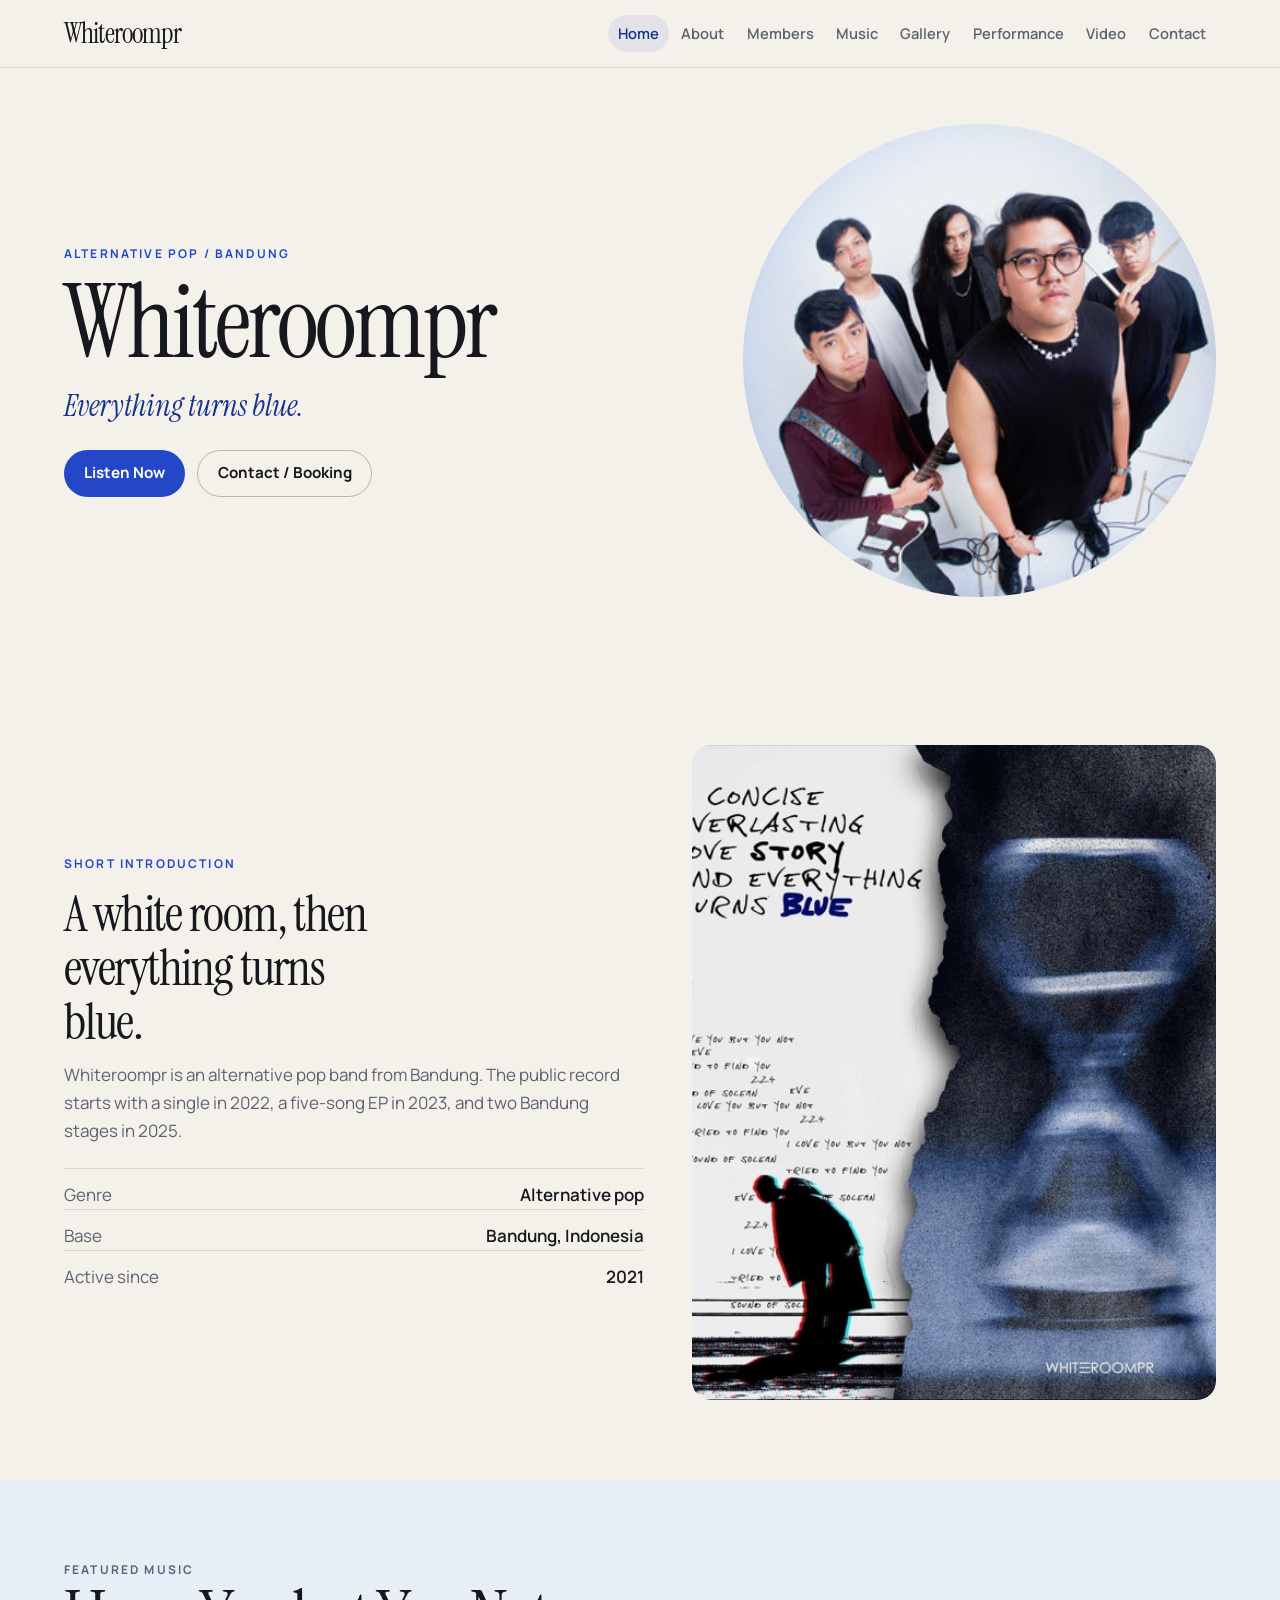
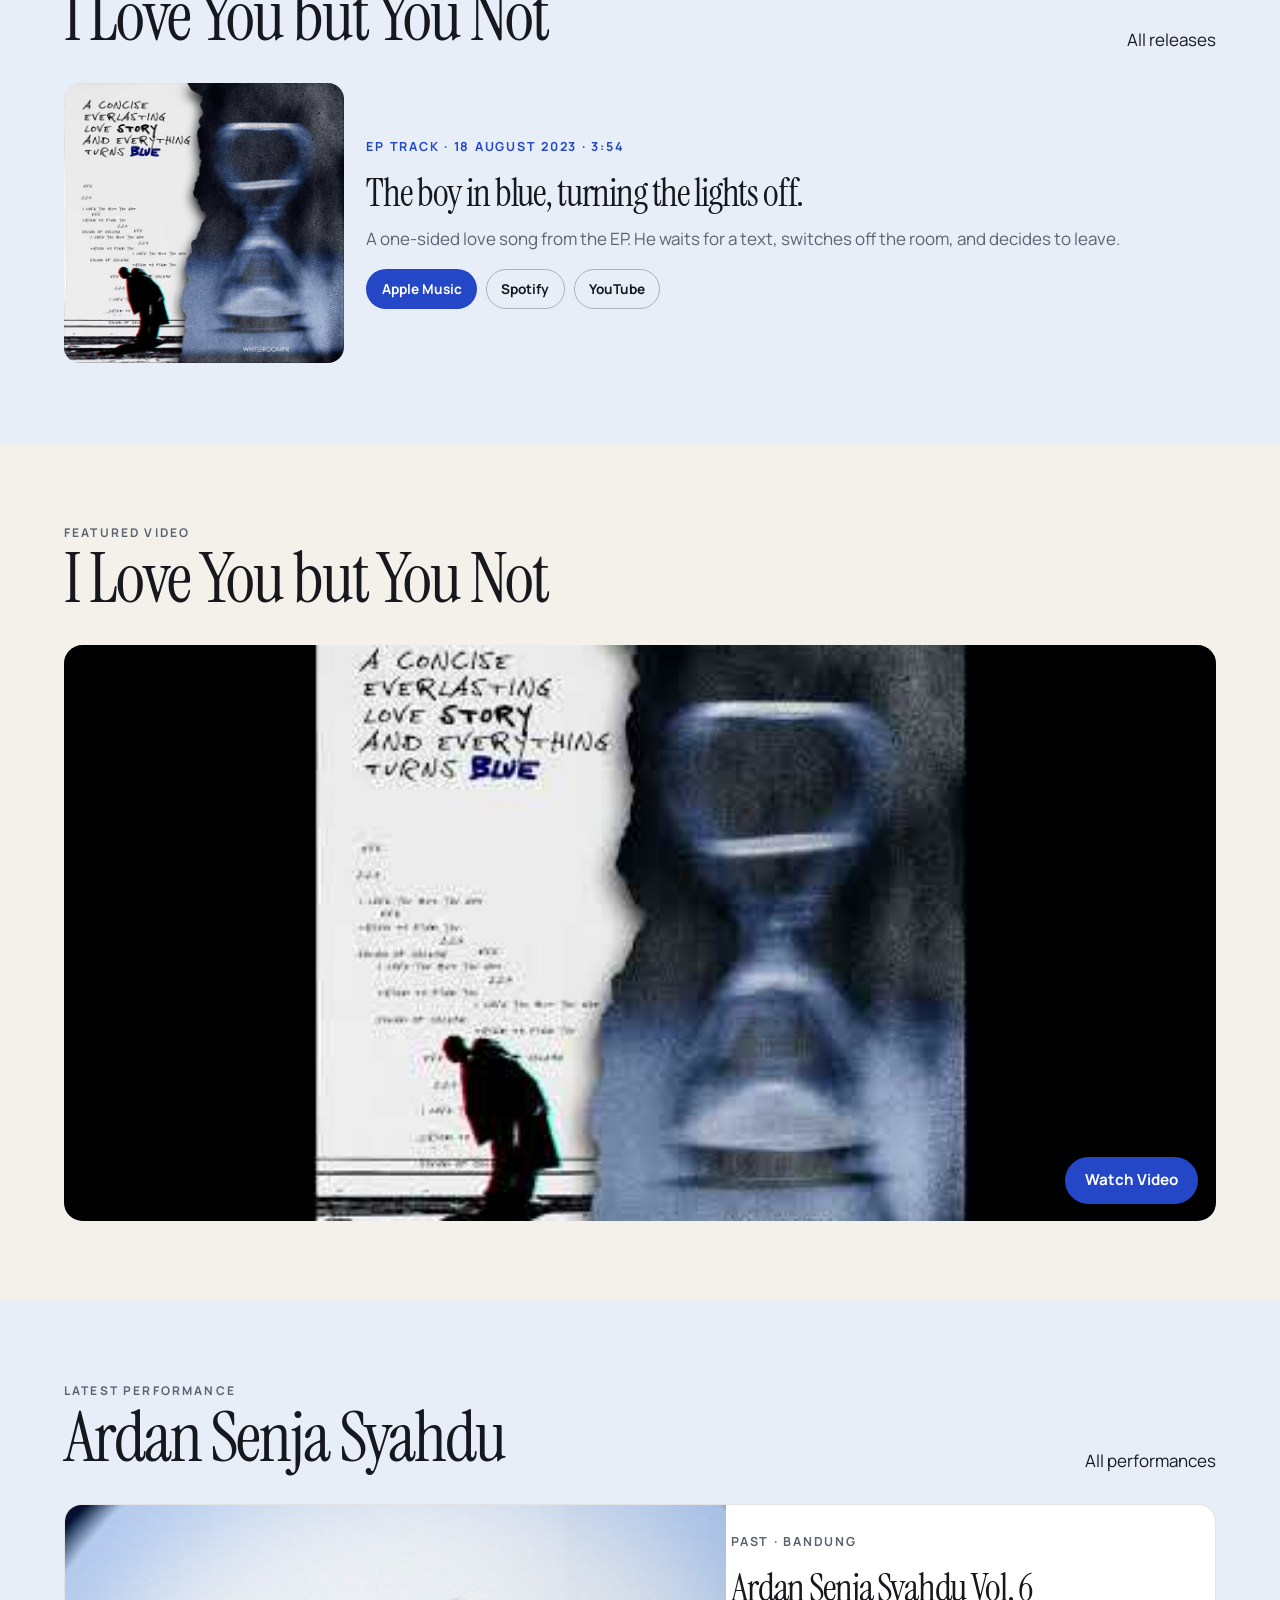
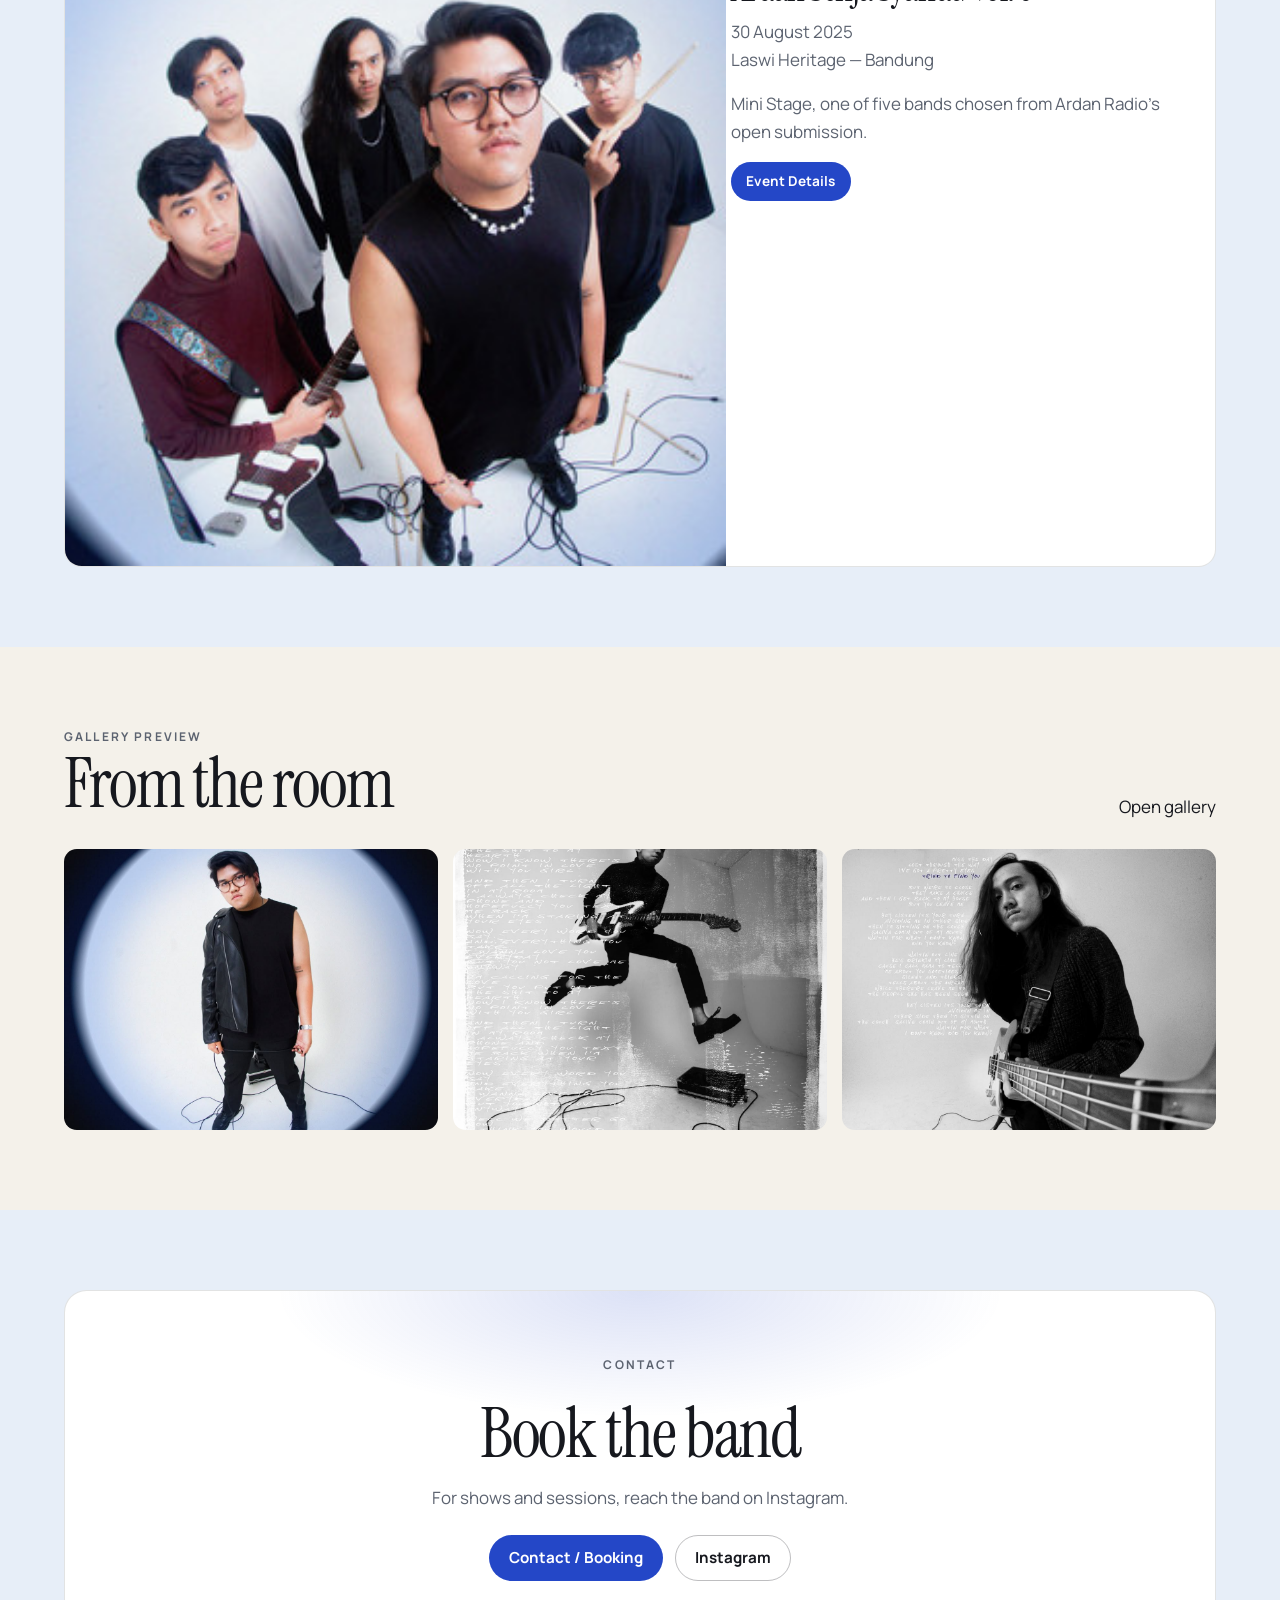
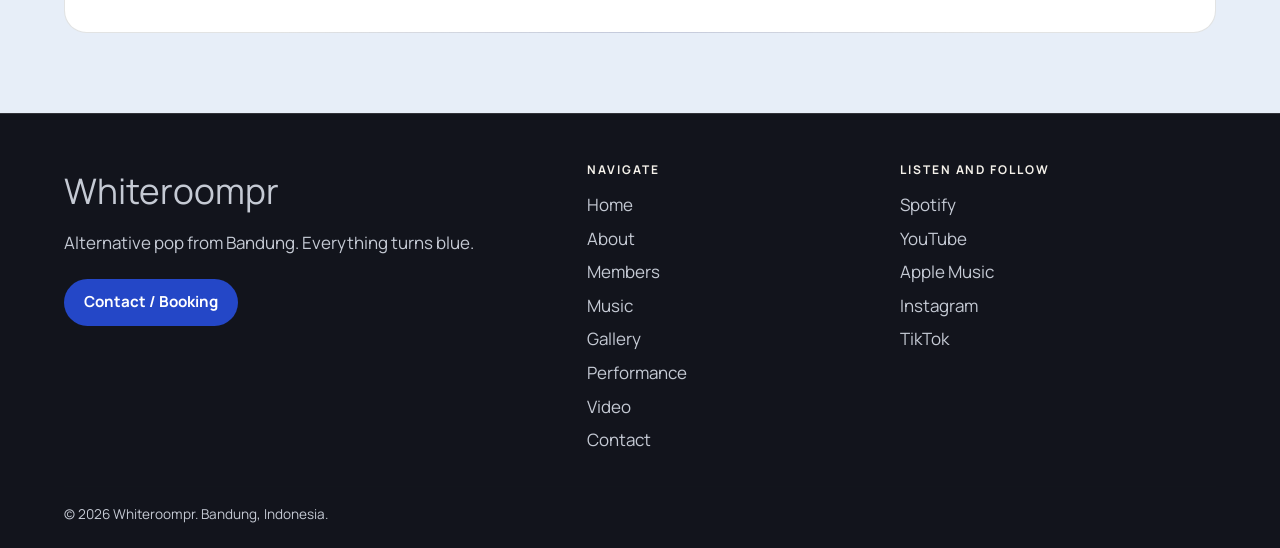
==== commit 6839c2af: "update | update konten" ====
--- a/index.html
+++ b/index.html
@@ -90,8 +90,8 @@
             <p class="quiet">A one-sided love song from the EP. He waits for a text, switches off the room, and decides to leave.</p>
             <div class="platform-row">
               <a class="btn btn-primary btn-small" href="https://music.apple.com/us/album/i-love-you-but-you-not/1701566648?i=1701566651" target="_blank" rel="noopener noreferrer">Apple Music</a>
-              <a class="btn btn-ghost btn-small" href="https://open.spotify.com/search/Whiteroompr%20I%20Love%20You%20but%20You%20Not" target="_blank" rel="noopener noreferrer">Spotify</a>
-              <a class="btn btn-ghost btn-small" href="https://www.youtube.com/results?search_query=Whiteroompr+I+Love+You+but+You+Not" target="_blank" rel="noopener noreferrer">YouTube</a>
+              <a class="btn btn-ghost btn-small" href="https://open.spotify.com/artist/5xNQAavxA4FKWTKDpHa4au" target="_blank" rel="noopener noreferrer">Spotify</a>
+              <a class="btn btn-ghost btn-small" href="https://www.youtube.com/watch?v=RBLHKJb5DU4" target="_blank" rel="noopener noreferrer">YouTube</a>
             </div>
           </div>
         </article>
@@ -107,7 +107,7 @@
           </div>
         </div>
         <a class="video-feature" href="video.html">
-          <img src="assets/images/cover-ep.jpg" width="600" height="600" alt="EP cover used as the still for I Love You but You Not">
+          <img src="assets/images/video-ily.jpg" width="480" height="360" alt="Still from the film for I Love You but You Not">
           <span class="btn btn-primary">Watch Video</span>
         </a>
       </div>
@@ -118,12 +118,12 @@
         <div class="section-head">
           <div>
             <p class="eyebrow">Latest performance</p>
-            <h2 id="show-title">Last on the calendar</h2>
+            <h2 id="show-title">Ardan Senja Syahdu</h2>
           </div>
           <a href="performance.html">All performances</a>
         </div>
         <article class="perf-feature">
-          <img src="assets/images/perf-02.jpg" width="1200" height="800" alt="A guitarist on a blue-lit stage">
+          <img src="assets/images/artist-spotify.jpg" width="320" height="320" alt="Whiteroompr together before a show">
           <div class="perf-copy">
             <p class="kicker">Past · Bandung</p>
             <h3>Ardan Senja Syahdu Vol. 6</h3>
@@ -146,13 +146,13 @@
         </div>
         <div class="gallery-strip">
           <a href="gallery.html">
-            <img src="assets/images/cover-ep.jpg" width="600" height="600" alt="Official EP cover">
+            <img src="assets/images/vokalis.jpg" width="1170" height="1170" alt="Faza Alif Muhammad">
           </a>
           <a href="gallery.html">
-            <img src="assets/images/artist-spotify.jpg" width="320" height="320" alt="Public band photograph of Whiteroompr">
+            <img src="assets/images/Gitaris.jpg" width="1170" height="1170" alt="Rafly Sanjaya with a guitar">
           </a>
           <a href="gallery.html">
-            <img src="assets/images/cover-single.jpg" width="600" height="600" alt="Cover photograph for Can We Make It">
+            <img src="assets/images/Basis.jpg" width="1170" height="1170" alt="Rayhan with a bass">
           </a>
         </div>
       </div>
@@ -163,10 +163,10 @@
         <div class="cta-band">
           <p class="eyebrow">Contact</p>
           <h2 id="contact-title">Book the band</h2>
-          <p>A public booking address was not found. Email and WhatsApp on the contact page are demo links. Apple Music is the confirmed catalog.</p>
+          <p>For shows and sessions, reach the band on Instagram.</p>
           <div class="btn-row">
             <a class="btn btn-primary" href="contact.html">Contact / Booking</a>
-            <a class="btn btn-ghost" href="mailto:booking@whiteroompr.example">Email</a>
+            <a class="btn btn-ghost" href="https://www.instagram.com/whiteroompr/" target="_blank" rel="noopener noreferrer">Instagram</a>
           </div>
         </div>
       </div>
@@ -196,17 +196,16 @@
       <div>
         <h2 class="footer-title">Listen and follow</h2>
         <ul class="footer-social">
-          <li><a href="https://open.spotify.com/search/Whiteroompr" target="_blank" rel="noopener noreferrer">Spotify</a></li>
-          <li><a href="https://www.youtube.com/results?search_query=Whiteroompr" target="_blank" rel="noopener noreferrer">YouTube</a></li>
+          <li><a href="https://open.spotify.com/artist/5xNQAavxA4FKWTKDpHa4au" target="_blank" rel="noopener noreferrer">Spotify</a></li>
+          <li><a href="https://www.youtube.com/@whiteroompr" target="_blank" rel="noopener noreferrer">YouTube</a></li>
           <li><a href="https://music.apple.com/us/artist/whiteroompr/1615116165" target="_blank" rel="noopener noreferrer">Apple Music</a></li>
-          <li><a href="https://www.instagram.com/" target="_blank" rel="noopener noreferrer">Instagram</a></li>
-          <li><a href="https://www.tiktok.com/" target="_blank" rel="noopener noreferrer">TikTok</a></li>
+          <li><a href="https://www.instagram.com/whiteroompr/" target="_blank" rel="noopener noreferrer">Instagram</a></li>
+          <li><a href="https://www.tiktok.com/@whiteroompr" target="_blank" rel="noopener noreferrer">TikTok</a></li>
         </ul>
       </div>
     </div>
     <div class="container legal">
       <p>© 2026 Whiteroompr. Bandung, Indonesia.</p>
-      <p>Demo photographs from Unsplash. Demo video from Pexels.</p>
     </div>
   </footer>
   <script src="assets/js/main.js"></script>
--- a/assets/css/style.css
+++ b/assets/css/style.css
@@ -905,9 +905,12 @@
   background: #000;
 }
 
-.modal-frame video {
+.modal-frame video,
+.modal-frame iframe {
+  display: block;
   width: 100%;
   height: 100%;
+  border: 0;
   background: #000;
 }
 
